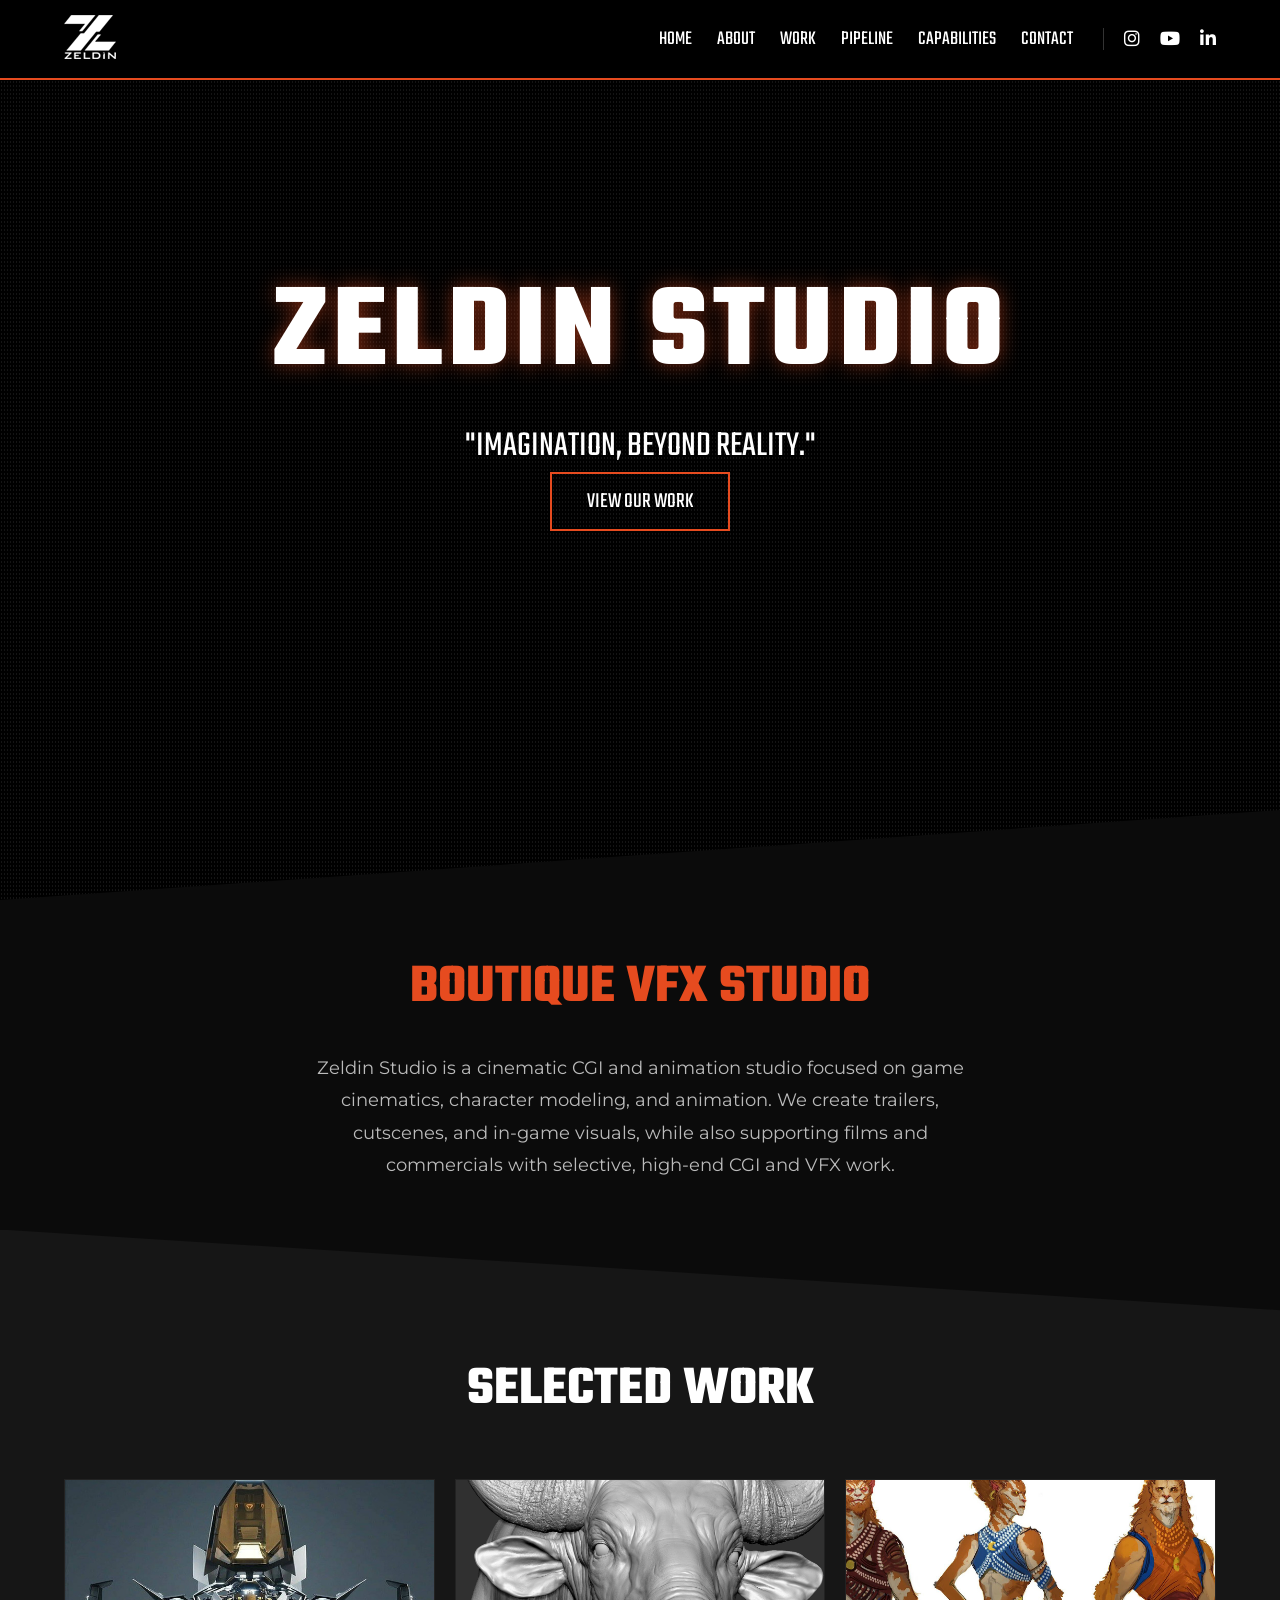
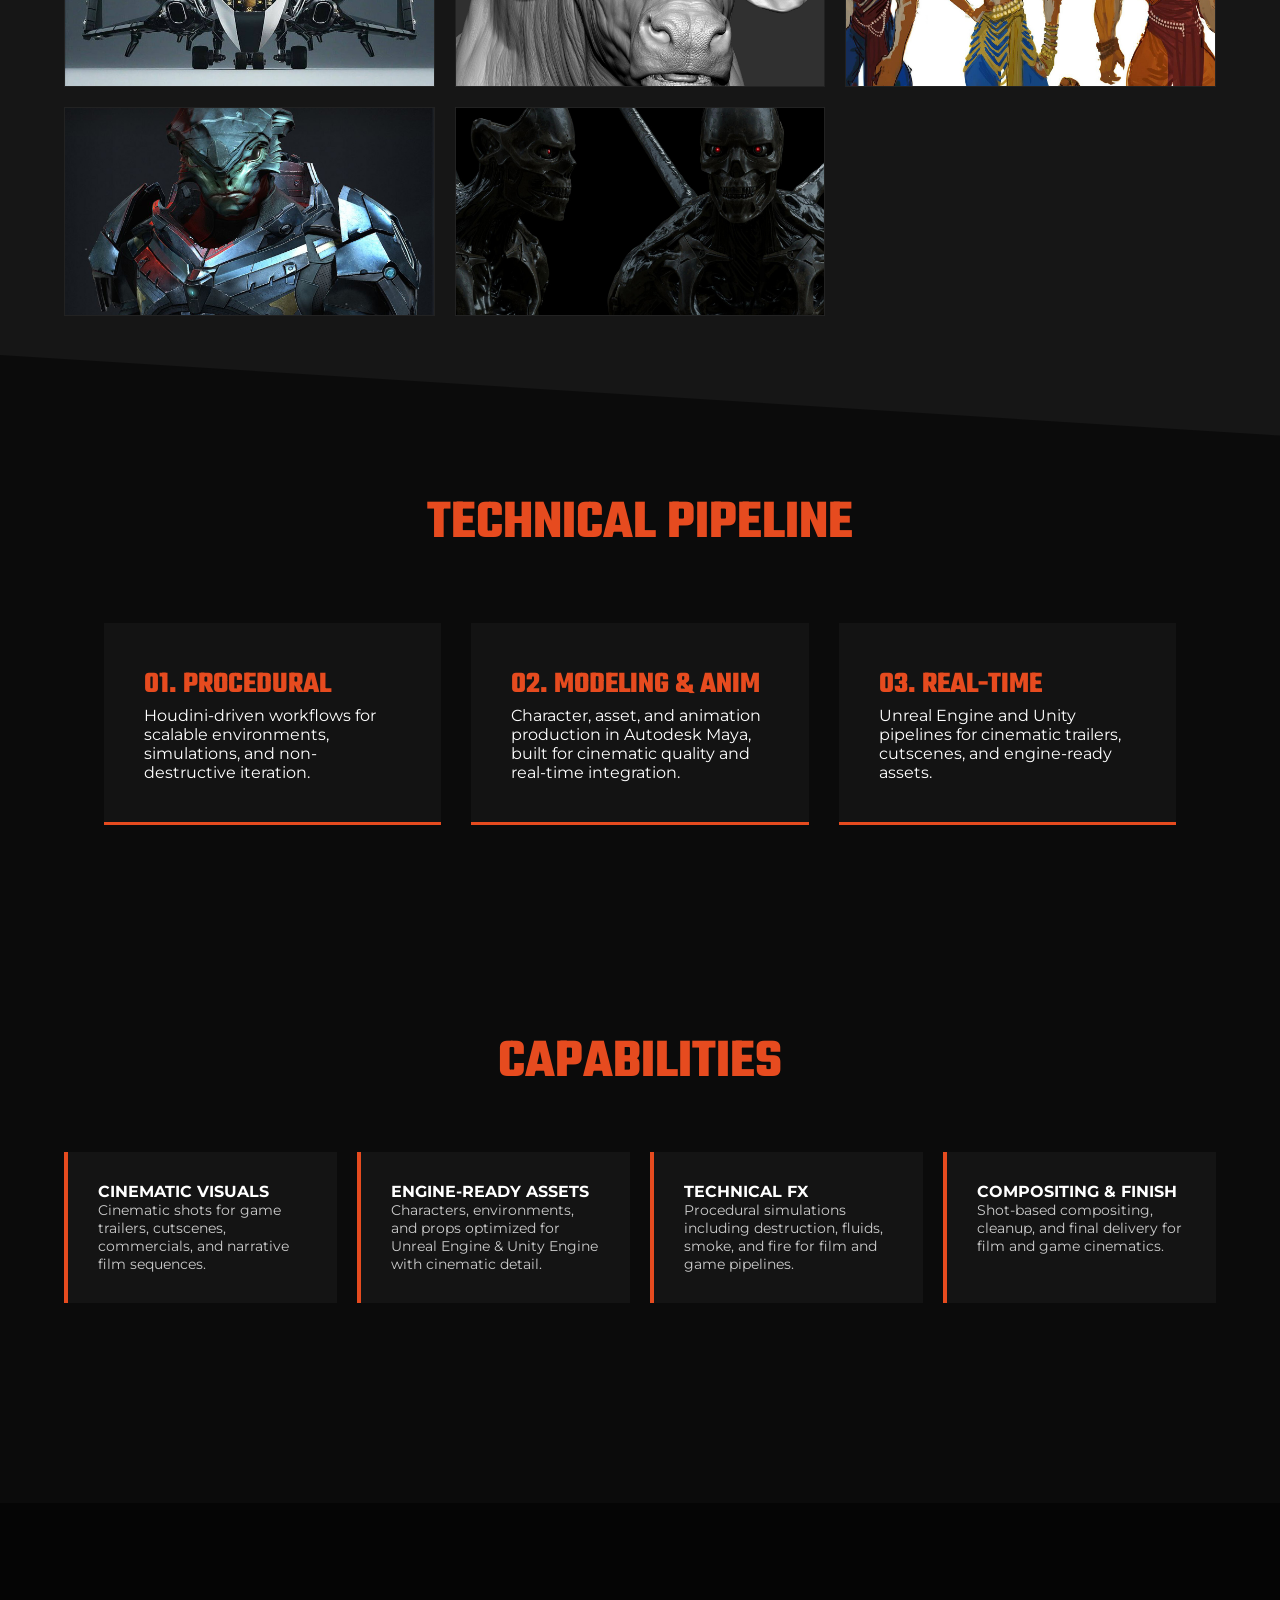
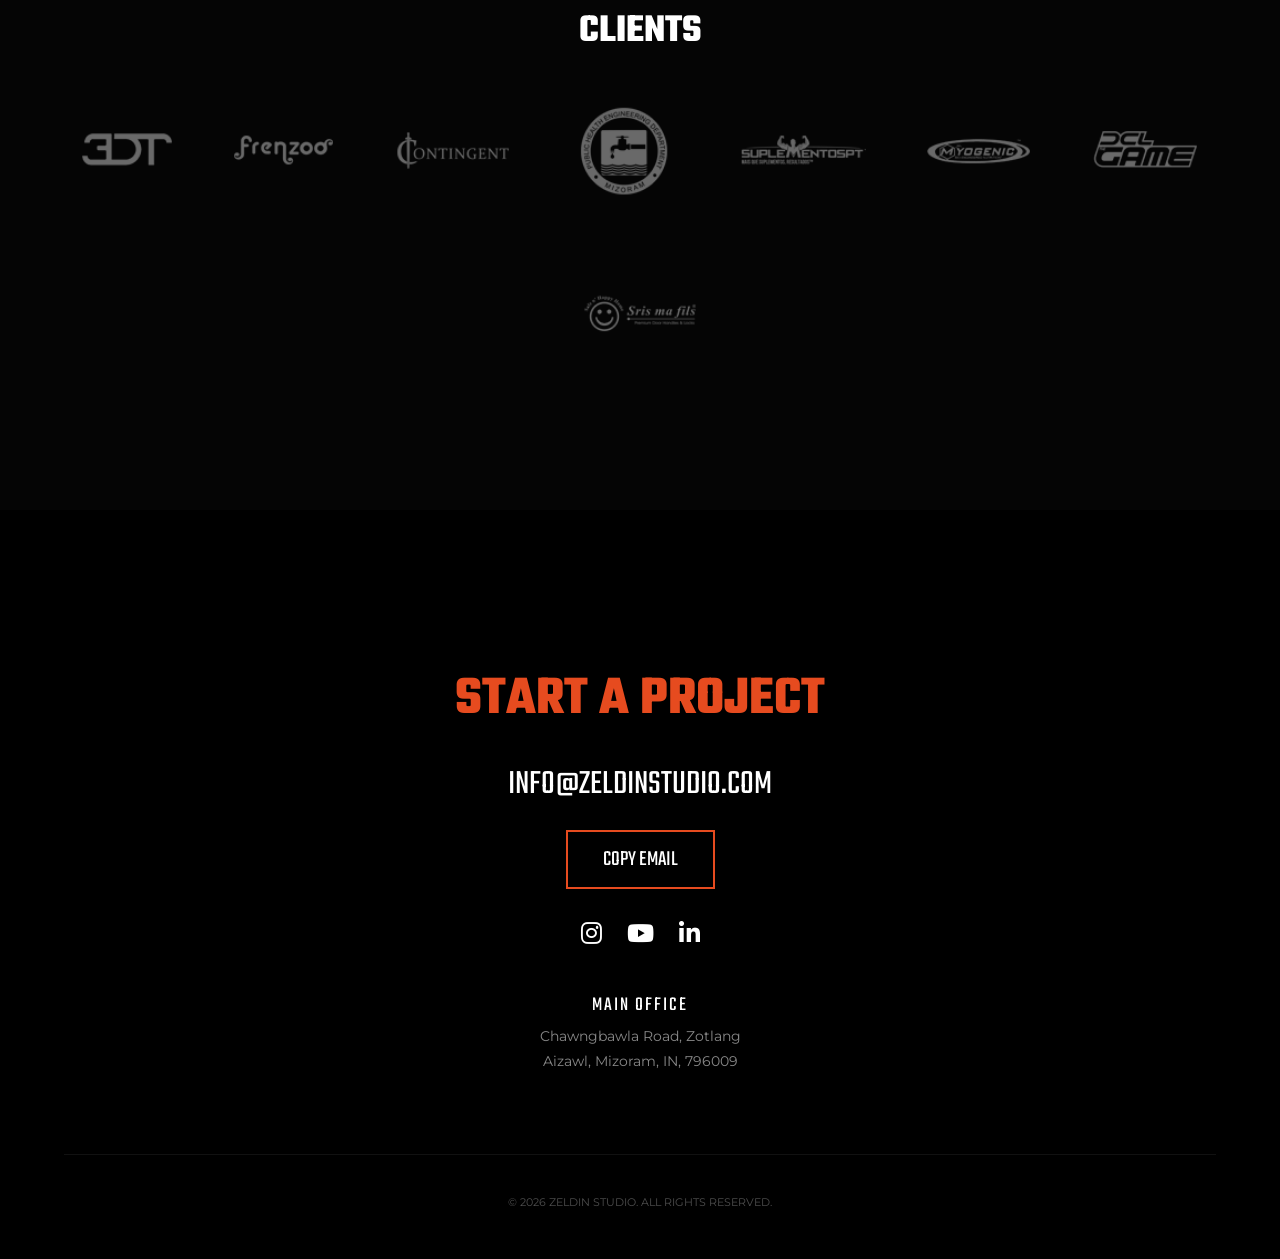
==== index.html @ e445587c "Update index.html" ====
<!DOCTYPE html>
<html lang="en">
<head>
    <meta charset="UTF-8">
    <meta name="viewport" content="width=device-width, initial-scale=1.0">
    
    <title>Zeldin Studio | Cinematic VFX for Film & Games</title>
    <link rel="icon" type="image/png" href="img/data/favicon.png">
    <link href="https://fonts.googleapis.com/css2?family=Teko:wght@400;600&family=Montserrat:wght@400;700&display=swap" rel="stylesheet">
    <link rel="stylesheet" href="https://cdnjs.cloudflare.com/ajax/libs/font-awesome/6.4.0/css/all.min.css">
    
    <link rel="stylesheet" href="css/style.css">
</head>
<body>

    <button id="backToTop" onclick="window.scrollTo(0,0)"><i class="fas fa-chevron-up"></i></button>

    <header>
        <div class="logo"><img src="img/data/logo.png" alt="Zeldin Studio" onclick="window.scrollTo(0,0)"></div>
        <div class="nav-container">
            <nav id="navBar">
                <ul>
                    <li><a href="#home" onclick="toggleMenu()">Home</a></li>
                    <li><a href="#about" onclick="toggleMenu()">About</a></li>
                    <li><a href="#work" onclick="toggleMenu()">Work</a></li>
                    <li><a href="#pipeline" onclick="toggleMenu()">Pipeline</a></li>
                    <li><a href="#capabilities" onclick="toggleMenu()">Capabilities</a></li>
                    <li><a href="#contact" onclick="toggleMenu()">Contact</a></li>
                </ul>
            </nav>
            <div class="header-socials">
                <a href="https://www.instagram.com/zeldin_studio/" target="_blank"><i class="fab fa-instagram"></i></a>
                <a href="https://www.youtube.com/@zeldinstudio" target="_blank"><i class="fab fa-youtube"></i></a>
                <a href="#" target="_blank"><i class="fab fa-linkedin-in"></i></a>
            </div>
            <div class="menu-toggle" onclick="toggleMenu()"><i class="fas fa-bars"></i></div>
        </div>
    </header>

    <section class="hero slant-down-right" id="home">
        <video autoplay muted loop playsinline><source src="img/data/bg.mp4" type="video/mp4"></video>
        <div class="hero-content">
            <h1>ZELDIN STUDIO</h1>
            <p>"IMAGINATION, BEYOND REALITY."</p>
            <a href="#work" class="btn">View Our Work</a>
        </div>
    </section>

    <section id="about" class="slant-up-right">
        <div class="about-content">
            <h2>BOUTIQUE VFX STUDIO</h2>
            <p>Zeldin Studio is a cinematic CGI and animation studio focused on game cinematics, character modeling, and animation. We create trailers, cutscenes, and in-game visuals, while also supporting films and commercials with selective, high-end CGI and VFX work.</p>
        </div>
    </section>

    <section id="work" class="slant-down-left work-bg">
        <h2>SELECTED WORK</h2>
        <div class="portfolio-grid">
            <div class="portfolio-item" data-video-id="1055938592" onclick="openVideo(this)">
                <img src="img/work/portfolio_1.jpg" alt="Work">
                <div class="item-overlay"><i class="fas fa-play"></i><span>PLAY VIDEO</span></div>
            </div>
            <div class="portfolio-item" data-image-src="img/work/portfolio_4.jpg" onclick="openImage(this)">
                <img src="img/work/portfolio_4.jpg" alt="Asset">
                <div class="item-overlay"><i class="fas fa-search-plus"></i><span>VIEW IMAGE</span></div>
            </div>
            <div class="portfolio-item" data-image-src="img/work/portfolio_5.jpg" onclick="openImage(this)">
                <img src="img/work/portfolio_5.jpg" alt="Asset">
                <div class="item-overlay"><i class="fas fa-search-plus"></i><span>VIEW IMAGE</span></div>
            </div>
            <div class="portfolio-item" data-image-src="img/work/portfolio_6.jpg" onclick="openImage(this)">
                <img src="img/work/portfolio_6.jpg" alt="Asset">
                <div class="item-overlay"><i class="fas fa-search-plus"></i><span>VIEW IMAGE</span></div>
            </div>
            <div class="portfolio-item" data-image-src="img/work/portfolio_7.jpg" onclick="openImage(this)">
                <img src="img/work/portfolio_7.jpg" alt="Asset">
                <div class="item-overlay"><i class="fas fa-search-plus"></i><span>VIEW IMAGE</span></div>
            </div>
        </div>
    </section>

    <section id="pipeline" class="slant-up-right">
        <h2>TECHNICAL PIPELINE</h2>
        <div class="services-grid">
            <div class="service-card"><h3>01. PROCEDURAL</h3><p>Houdini-driven workflows for scalable environments, simulations, and non-destructive iteration.</p></div>
            <div class="service-card"><h3>02. MODELING & ANIM</h3><p>Character, asset, and animation production in Autodesk Maya, built for cinematic quality and real-time integration.</p></div>
            <div class="service-card"><h3>03. REAL-TIME</h3><p>Unreal Engine and Unity pipelines for cinematic trailers, cutscenes, and engine-ready assets.</p></div>
        </div>
    </section>

    <section id="capabilities" class="slant-down-left">
        <h2>CAPABILITIES</h2>
        <div class="cap-grid">
            <div class="cap-card"><h4>CINEMATIC VISUALS</h4><p>Cinematic shots for game trailers, cutscenes, commercials, and narrative film sequences.</p></div>
            <div class="cap-card"><h4>ENGINE-READY ASSETS</h4><p>Characters, environments, and props optimized for Unreal Engine & Unity Engine with cinematic detail.</p></div>
            <div class="cap-card"><h4>TECHNICAL FX</h4><p>Procedural simulations including destruction, fluids, smoke, and fire for film and game pipelines.</p></div>
            <div class="cap-card"><h4>COMPOSITING & FINISH</h4><p>Shot-based compositing, cleanup, and final delivery for film and game cinematics.</p></div>
        </div>
    </section>

    <section id="clients">
        <h2 class="client-title">CLIENTS</h2>
        <div class="client-track">
            <img src="img/client/logo-1.png" alt="Client Logo">
            <img src="img/client/logo-2.png" alt="Client Logo">
            <img src="img/client/logo-3.png" alt="Client Logo">
            <img src="img/client/logo-4.png" alt="Client Logo">
            <img src="img/client/logo-5.png" alt="Client Logo">
            <img src="img/client/logo-6.png" alt="Client Logo">
            <img src="img/client/logo-7.png" alt="Client Logo">
            <img src="img/client/logo-8.png" alt="Client Logo">
        </div>
    </section>

    <section id="contact">
        <h2 class="contact-title">START A PROJECT</h2>
        <p class="email-text">INFO@ZELDINSTUDIO.COM</p>
        <button class="btn" onclick="copyEmail()">Copy Email</button>
        
        <div class="contact-socials">
            <a href="https://www.instagram.com/zeldin_studio/" target="_blank"><i class="fab fa-instagram"></i></a>
            <a href="https://www.youtube.com/@zeldinstudio" target="_blank"><i class="fab fa-youtube"></i></a>
            <a href="#" target="_blank"><i class="fab fa-linkedin-in"></i></a>
        </div>

        <div class="contact-details">
            <p class="office-label">Main Office</p>
            <p>Chawngbawla Road, Zotlang</p>
            <p>Aizawl, Mizoram, IN, 796009</p>
        </div>

        <footer>
            <p>&copy; 2026 ZELDIN STUDIO. ALL RIGHTS RESERVED.</p>
        </footer>
    </section>

    <div id="videoModal">
        <div class="modal-content-wrapper">
            <span class="close-modal" onclick="closeVideo()">&times;</span>
            <div class="modal-content-container">
                <div class="vimeo-container"><iframe id="vimeoPlayer" src="" frameborder="0" allow="autoplay; fullscreen"></iframe></div>
            </div>
        </div>
    </div>

    <script src="js/script.js"></script>
</body>
</html>
---- css/style.css ----
:root { 
    --accent: #e64b1f; 
    --bg: #0b0b0b; 
    --bg-alt: #161616; 
}

* { margin: 0; padding: 0; box-sizing: border-box; }
html { scroll-behavior: smooth; }
body { font-family: 'Montserrat', sans-serif; background: var(--bg); color: #fff; overflow-x: hidden; }

/* HEADER */
header {
    position: fixed; top: 0; width: 100%; z-index: 1000;
    display: flex; justify-content: space-between; align-items: center;
    padding: 15px 5%; background: rgba(0,0,0,0.95);
    backdrop-filter: blur(15px); border-bottom: 2px solid var(--accent);
}
.nav-container { display: flex; align-items: center; gap: 30px; }
nav ul { list-style: none; display: flex; gap: 25px; }
nav a { text-decoration: none; color: #fff; font-family: 'Teko', sans-serif; font-size: 20px; text-transform: uppercase; transition: 0.3s; }
nav a:hover { color: var(--accent); }

/* SOCIAL GLOW */
.header-socials { display: flex; gap: 20px; border-left: 1px solid #333; padding-left: 20px; align-items: center; }
.header-socials a { color: #fff; font-size: 18px; transition: all 0.3s ease; }
.header-socials a:hover { color: var(--accent); transform: translateY(-3px); text-shadow: 0 0 10px var(--accent), 0 0 20px var(--accent); }
.menu-toggle { display: none; font-size: 25px; cursor: pointer; color: var(--accent); margin-left: 20px; }

/* SLANTS */
.slant-down-right { clip-path: polygon(0 0, 100% 0, 100% 90%, 0 100%); padding-bottom: 120px; }
.slant-up-right { clip-path: polygon(0 10%, 100% 0, 100% 100%, 0 90%); padding-top: 120px; padding-bottom: 120px; margin-top: -8vh; }
.slant-down-left { clip-path: polygon(0 0, 100% 10%, 100% 100%, 0 90%); padding-top: 120px; padding-bottom: 120px; margin-top: -8vh; }

/* HERO */
.hero { position: relative; height: 100vh; display: flex; align-items: center; justify-content: center; text-align: center; overflow: hidden; background: #000; z-index: 6; }
.hero video { position: absolute; top: 50%; left: 50%; min-width: 100%; min-height: 100%; transform: translate(-50%, -50%); object-fit: cover; z-index: -2; filter: brightness(0.4); }
.hero::after { 
    content: ""; position: absolute; inset: 0; z-index: -1; 
    background-image: radial-gradient(rgba(255, 255, 255, 0.08) 1px, transparent 0); 
    background-size: 3px 4px; pointer-events: none; 
}
.hero h1 { font-family: 'Teko', sans-serif; font-size: clamp(50px, 10vw, 120px); text-shadow: 0 0 20px rgba(230, 75, 31, 0.5); letter-spacing: 5px;}
.hero p { font-family: 'Teko'; font-size: 36px; }

/* ABOUT */
.about-content { max-width: 800px; margin: 0 auto; text-align: center; padding: 0 5%; }
#about h2 { font-family: 'Teko'; font-size: 55px; color: var(--accent); }
#about p { font-size: 18px; line-height: 1.8; color: #bbb; margin-top: 25px; }

/* WORK */
.work-bg { background: var(--bg-alt); text-align:center; }
#work h2 { font-family: 'Teko'; font-size: 55px; }
.portfolio-grid { display: grid; grid-template-columns: repeat(auto-fill, minmax(350px, 1fr)); gap: 20px; margin-top: 50px; padding: 0 5%; }
.portfolio-item { position: relative; cursor: pointer; overflow: hidden; border: 1px solid #222; aspect-ratio: 16/9; }
.portfolio-item img { width: 100%; height: 100%; object-fit: cover; transition: 0.6s; }
.item-overlay { position: absolute; inset: 0; background: rgba(230, 75, 31, 0.8); display: flex; flex-direction: column; align-items: center; justify-content: center; opacity: 0; transition: 0.3s; }
.portfolio-item:hover .item-overlay { opacity: 1; }

/* PIPELINE */
#pipeline h2 { font-family: 'Teko'; font-size: 55px; color: var(--accent); text-align:center; }
.services-grid { display: grid; grid-template-columns: repeat(auto-fit, minmax(280px, 1fr)); gap: 30px; max-width: 1200px; margin: 60px auto 0; padding: 0 5%; }
.service-card { padding: 40px; background: rgba(255,255,255,0.03); border-bottom: 3px solid var(--accent); transition: 0.3s; text-align: left; }
.service-card h3 { font-family: 'Teko', sans-serif; font-size: 30px; color: var(--accent); }

/* CAPABILITIES */
#capabilities {
    position: relative;
    background-image: linear-gradient(rgba(0, 0, 0, 0.85), rgba(0, 0, 0, 0.85)), url('../img/data/capabilities-bg.jpg');
    background-attachment: fixed; background-position: center; background-size: cover; padding: 150px 5%;
}
#capabilities h2 { font-family: 'Teko'; font-size: 55px; color: var(--accent); text-align:center; }
.cap-grid { display: grid; grid-template-columns: repeat(auto-fit, minmax(250px, 1fr)); gap: 20px; max-width: 1200px; margin: 50px auto; }
.cap-card { background: rgba(22, 22, 22, 0.9); padding: 30px; border-left: 4px solid var(--accent); backdrop-filter: blur(5px); }
.cap-card p { font-size:14px; color:#ccc; }

/* CLIENTS */
#clients { text-align:center; padding: 100px 5% 150px; background: #050505; }
.client-title { font-family: 'Teko'; font-size: 40px; }
.client-track { display: flex; flex-wrap: wrap; justify-content: center; gap: 60px; margin-top: 40px; }
.client-track img { height: 100px; width: auto; opacity: 0.4; filter: grayscale(1); transition: 0.3s; }
.client-track img:hover { opacity: 1; filter: grayscale(0); }

/* CONTACT */
#contact { background:#000; padding: 150px 5% 50px; text-align:center; }
.contact-title { font-family: 'Teko'; font-size: 55px; color: var(--accent); }
.email-text { font-family: 'Teko'; font-size: 35px; margin: 20px 0; }
.contact-details { margin-top: 40px; color: #888; font-size: 14px; line-height: 1.8; }
.office-label { text-transform: uppercase; letter-spacing: 2px; color: #fff; font-family: 'Teko'; font-size: 20px; }
.contact-socials { display: flex; justify-content: center; gap: 25px; margin: 30px 0; }
.contact-socials a { color: #fff; font-size: 24px; transition: 0.3s; }
.contact-socials a:hover { color: var(--accent); transform: scale(1.2); }
footer { margin-top: 80px; padding-top: 40px; border-top: 1px solid #111; }
footer p { font-size:11px; opacity:0.3; }

/* UI ELEMENTS */
.btn { padding: 12px 35px; border: 2px solid var(--accent); color: #fff; text-decoration: none; font-family: 'Teko', sans-serif; font-size: 22px; text-transform: uppercase; background: transparent; cursor: pointer; transition: 0.3s; display: inline-block; }
.btn:hover { background: var(--accent); box-shadow: 0 0 20px var(--accent); }
#backToTop { position: fixed; bottom: 30px; right: 30px; width: 50px; height: 50px; background: var(--accent); color: #fff; border: none; border-radius: 5px; cursor: pointer; display: none; z-index: 2000; transition: 0.3s; }

/* MODAL */
#videoModal { position: fixed; inset: 0; background: rgba(0,0,0,0.98); z-index: 3000; display: none; align-items: center; justify-content: center; }
.modal-content-wrapper { width: 90%; max-width: 1200px; position: relative; }
.close-modal { position: absolute; top: -50px; right: 0; font-size: 40px; color: #fff; cursor: pointer; }
.vimeo-container { padding:56.25% 0 0 0; position:relative; }
.vimeo-container iframe { position:absolute; top:0; left:0; width:100%; height:100%; }

/* MOBILE */
/* MOBILE FIXES */
@media (max-width: 768px) {
    .menu-toggle { display: block; }

    nav { 
        display: none; 
        flex-direction: column; 
        position: fixed; /* Changed to fixed so it covers the screen properly */
        top: 60px; /* Adjust this to match your header's actual height */
        left: 0; 
        width: 100%; 
        /* The height fix: 100% of the dynamic viewport minus the header height */
        height: calc(100dvh - 60px); 
        background: rgba(0, 0, 0, 0.98); 
        padding: 40px 30px; 
        overflow-y: auto; /* Makes the menu scrollable if items are cut off */
        z-index: 999;
    }

    nav.active { 
        display: flex; 
        justify-content: flex-start; /* Aligns links to top for better scrolling */
    }

    nav ul {
        flex-direction: column;
        gap: 35px; /* Spaced out for easier finger-tapping */
        align-items: center;
    }

    /* DROPDOWN FIX FOR MOBILE */
    .dropdown {
        position: static; /* Removes desktop positioning */
        text-align: center;
    }

    .dropdown-content {
        display: none; /* Hidden by default */
        position: static;
        background: transparent;
        padding-top: 15px;
    }

    /* Show dropdown when parent is clicked (requires a small JS toggle) */
    .dropdown.show-mobile .dropdown-content {
        display: block;
    }

    .slant-down-right, .slant-up-right, .slant-down-left { 
        clip-path: none !important; 
        margin-top: 0 !important; 
        padding: 60px 5% !important; 
    }

    #capabilities { background-attachment: scroll; }
}
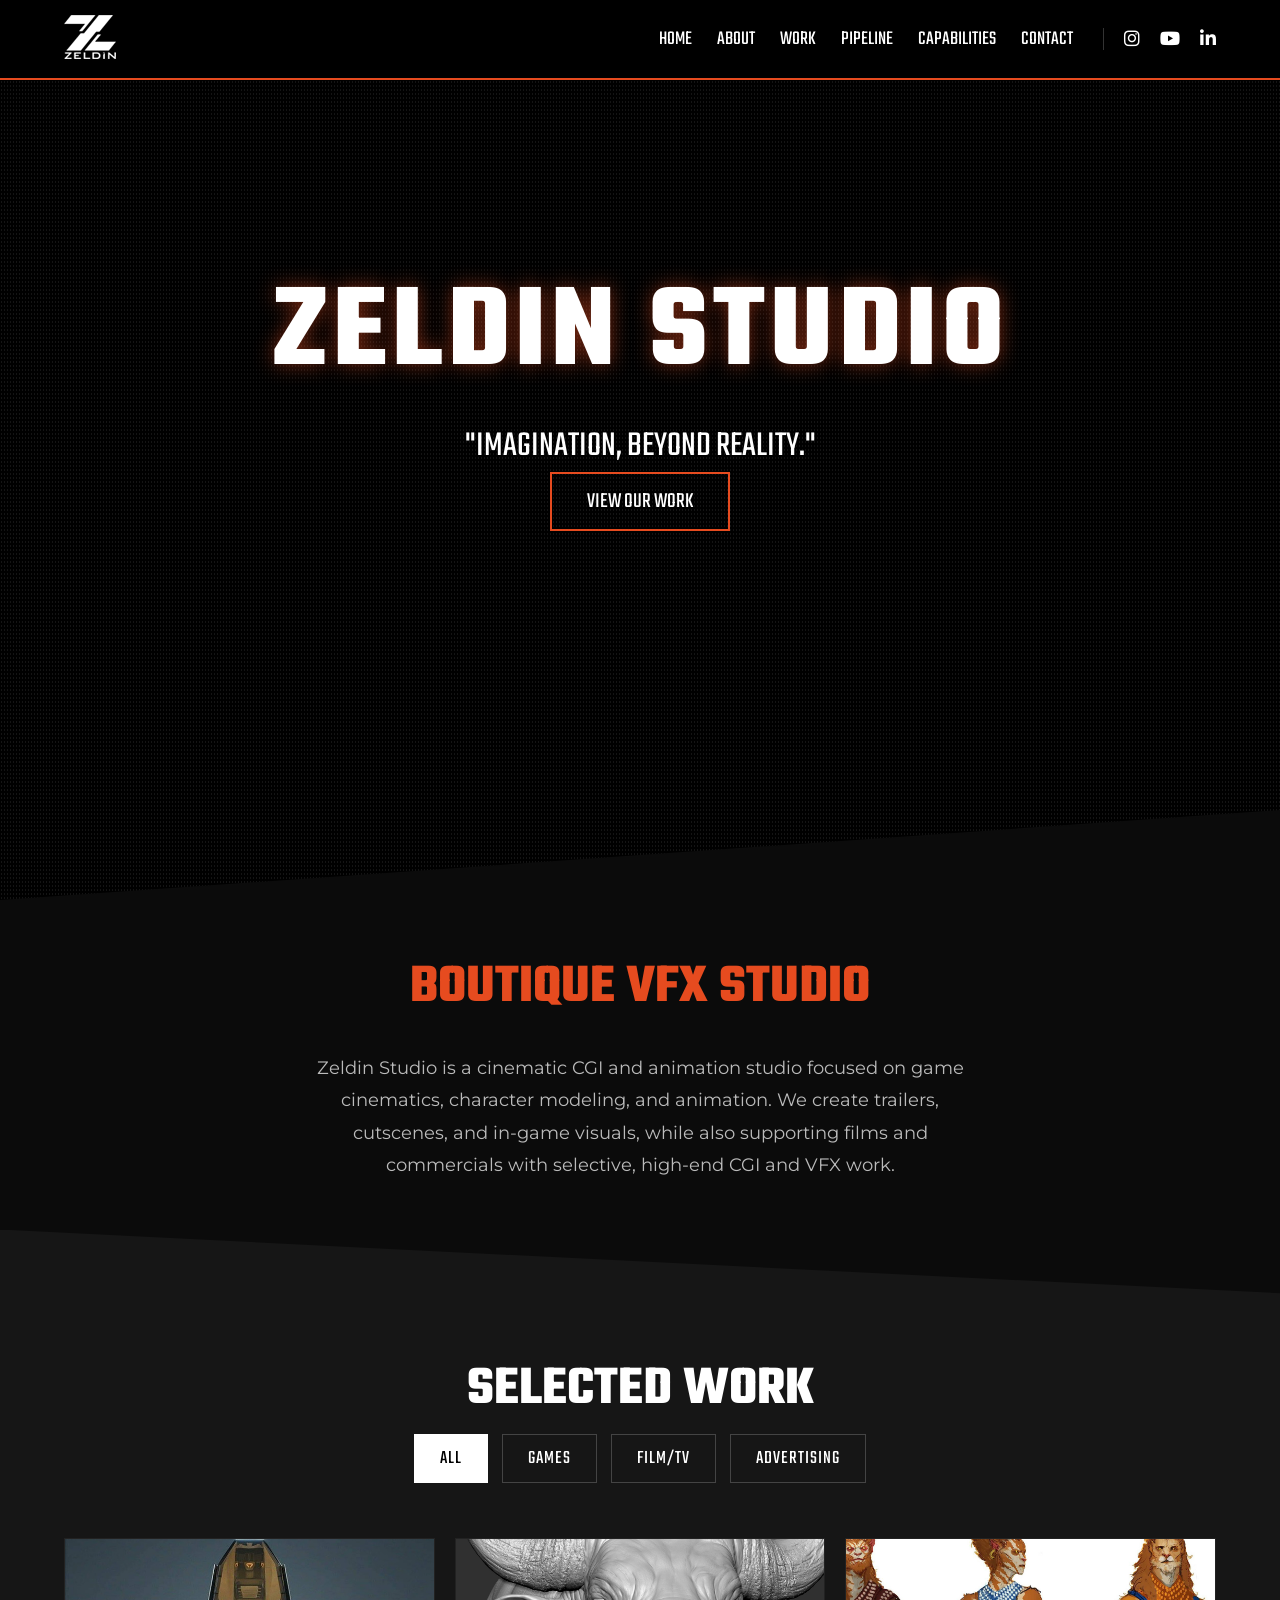
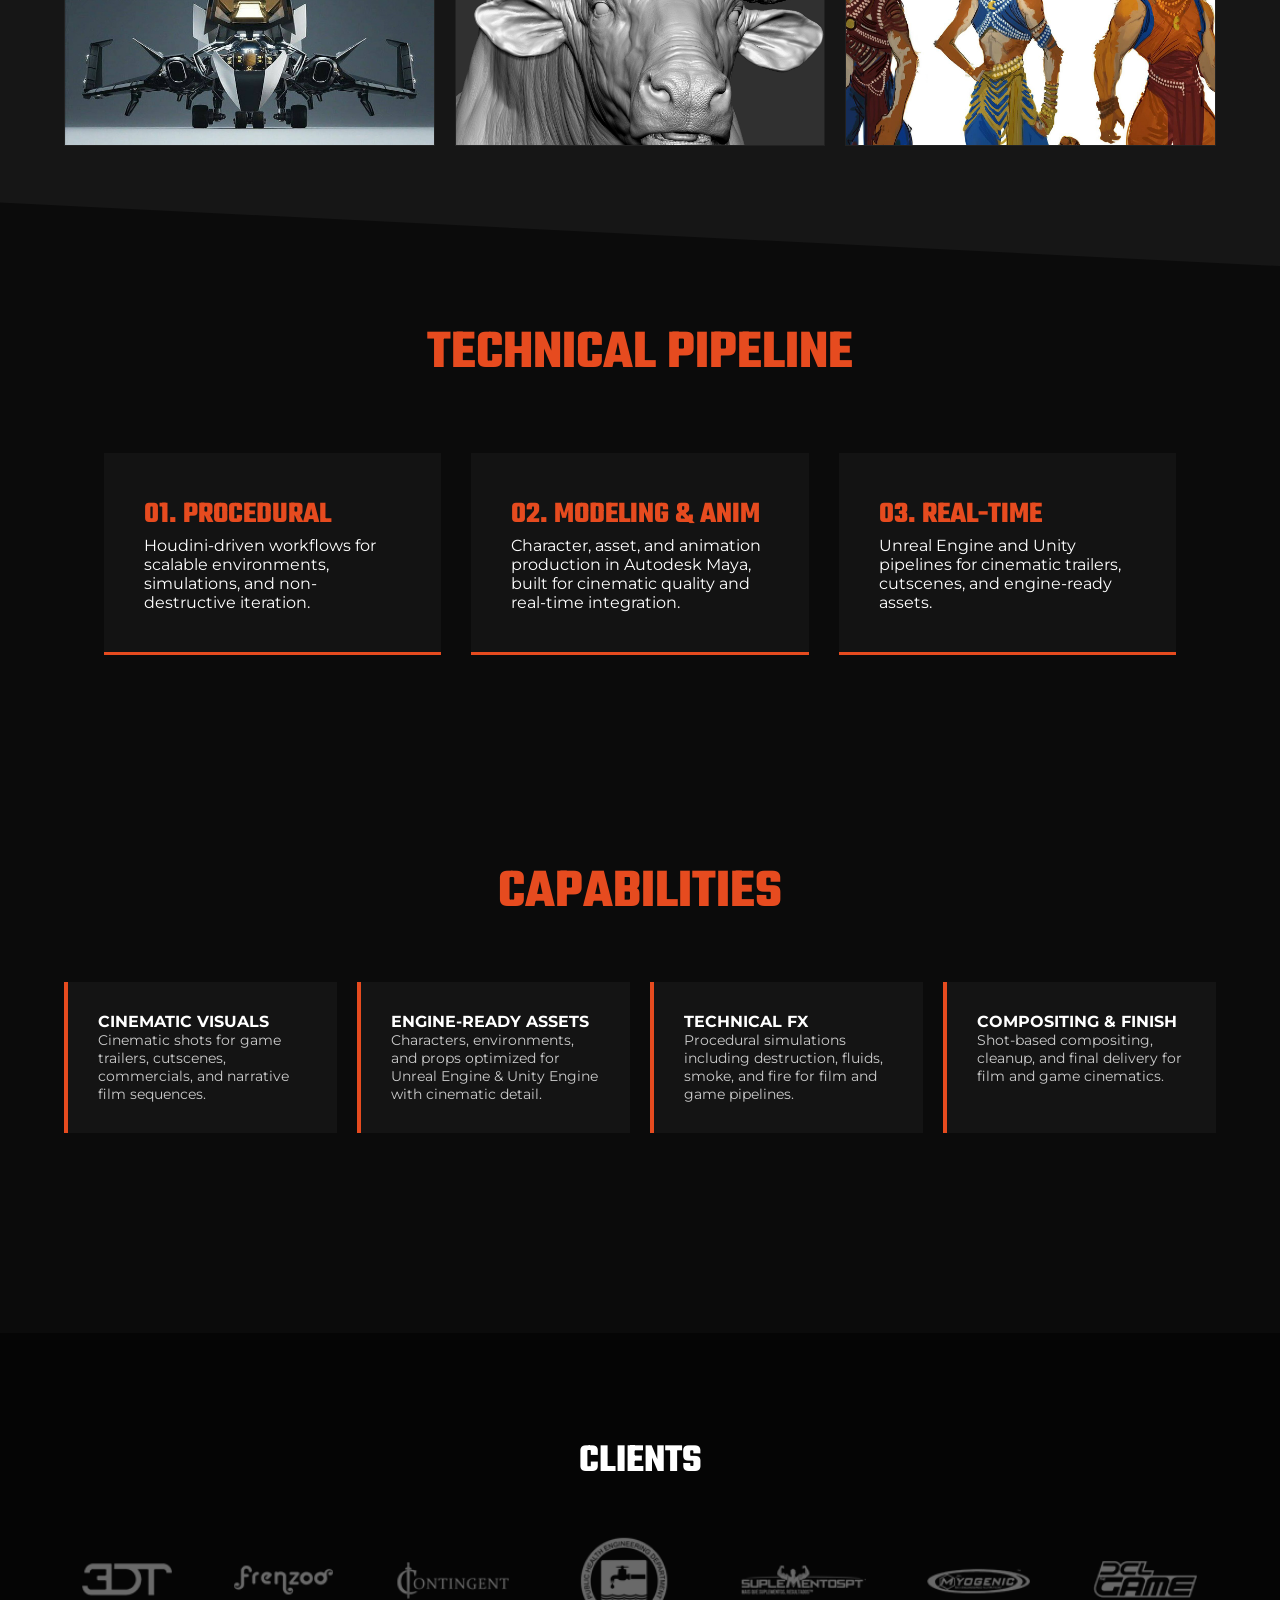
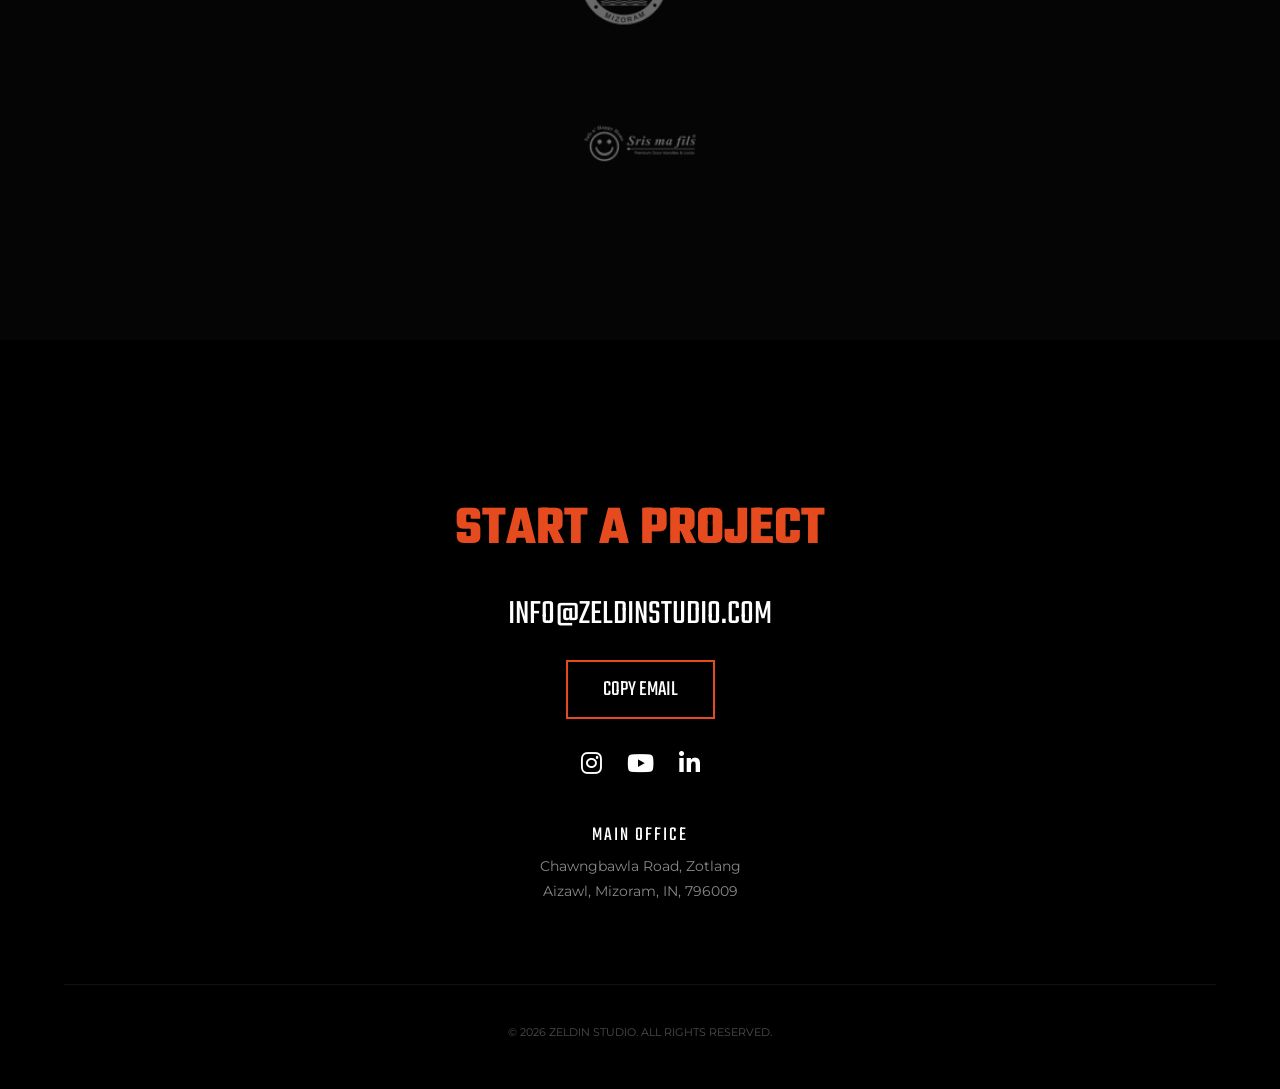
==== commit e1be6a25: "update" ====
--- a/index.html
+++ b/index.html
@@ -54,30 +54,33 @@
     </section>
 
     <section id="work" class="slant-down-left work-bg">
-        <h2>SELECTED WORK</h2>
-        <div class="portfolio-grid">
-            <div class="portfolio-item" data-video-id="1055938592" onclick="openVideo(this)">
-                <img src="img/work/portfolio_1.jpg" alt="Work">
-                <div class="item-overlay"><i class="fas fa-play"></i><span>PLAY VIDEO</span></div>
-            </div>
-            <div class="portfolio-item" data-image-src="img/work/portfolio_4.jpg" onclick="openImage(this)">
-                <img src="img/work/portfolio_4.jpg" alt="Asset">
-                <div class="item-overlay"><i class="fas fa-search-plus"></i><span>VIEW IMAGE</span></div>
-            </div>
-            <div class="portfolio-item" data-image-src="img/work/portfolio_5.jpg" onclick="openImage(this)">
-                <img src="img/work/portfolio_5.jpg" alt="Asset">
-                <div class="item-overlay"><i class="fas fa-search-plus"></i><span>VIEW IMAGE</span></div>
-            </div>
-            <div class="portfolio-item" data-image-src="img/work/portfolio_6.jpg" onclick="openImage(this)">
-                <img src="img/work/portfolio_6.jpg" alt="Asset">
-                <div class="item-overlay"><i class="fas fa-search-plus"></i><span>VIEW IMAGE</span></div>
-            </div>
-            <div class="portfolio-item" data-image-src="img/work/portfolio_7.jpg" onclick="openImage(this)">
-                <img src="img/work/portfolio_7.jpg" alt="Asset">
-                <div class="item-overlay"><i class="fas fa-search-plus"></i><span>VIEW IMAGE</span></div>
-            </div>
+    <h2>SELECTED WORK</h2>
+
+    <div class="filter-container">
+        <button class="filter-btn active" onclick="filterSelection('all')">ALL</button>
+        <button class="filter-btn" onclick="filterSelection('games')">GAMES</button>
+        <button class="filter-btn" onclick="filterSelection('film')">FILM/TV</button>
+        <button class="filter-btn" onclick="filterSelection('ads')">ADVERTISING</button>
+    </div>
+
+    <div class="portfolio-grid">
+        <div class="portfolio-item games" data-category="games" data-video-id="1055938592" onclick="openVideo(this)">
+            <img src="img/work/portfolio_1.jpg" alt="Game Cinematic">
+            <div class="item-overlay"><i class="fas fa-play"></i><span>PLAY VIDEO</span></div>
         </div>
-    </section>
+
+        <div class="portfolio-item film" data-category="film" data-image-src="img/work/portfolio_4.jpg" onclick="openImage(this)">
+            <img src="img/work/portfolio_4.jpg" alt="Film Asset">
+            <div class="item-overlay"><i class="fas fa-search-plus"></i><span>VIEW IMAGE</span></div>
+        </div>
+
+        <div class="portfolio-item ads" data-category="ads" data-image-src="img/work/portfolio_5.jpg" onclick="openImage(this)">
+            <img src="img/work/portfolio_5.jpg" alt="Commercial Asset">
+            <div class="item-overlay"><i class="fas fa-search-plus"></i><span>VIEW IMAGE</span></div>
+        </div>
+        
+        </div>
+</section>
 
     <section id="pipeline" class="slant-up-right">
         <h2>TECHNICAL PIPELINE</h2>
--- a/css/style.css
+++ b/css/style.css
@@ -160,4 +160,49 @@
     }
 
     #capabilities { background-attachment: scroll; }
+}
+/* Filter Button Styling */
+.filter-container {
+    text-align: center;
+    margin-bottom: 40px;
+}
+
+.filter-btn {
+    background: transparent;
+    border: 1px solid #444;
+    color: #fff;
+    padding: 10px 25px;
+    margin: 5px;
+    cursor: pointer;
+    font-family: 'Teko', sans-serif;
+    font-size: 1.2rem;
+    letter-spacing: 1px;
+    transition: 0.3s ease;
+}
+
+.filter-btn:hover, .filter-btn.active {
+    background: #fff;
+    color: #000;
+    border-color: #fff;
+}
+
+/* Logic for Hiding/Showing */
+.portfolio-item {
+    display: block; /* Default state */
+    transition: transform 0.4s ease, opacity 0.4s ease;
+}
+
+.portfolio-item.hide {
+    display: none;
+    opacity: 0;
+}
+
+.portfolio-item.show {
+    display: block;
+    animation: fadeIn 0.5s ease forwards;
+}
+
+@keyframes fadeIn {
+    from { opacity: 0; transform: translateY(20px); }
+    to { opacity: 1; transform: translateY(0); }
 }
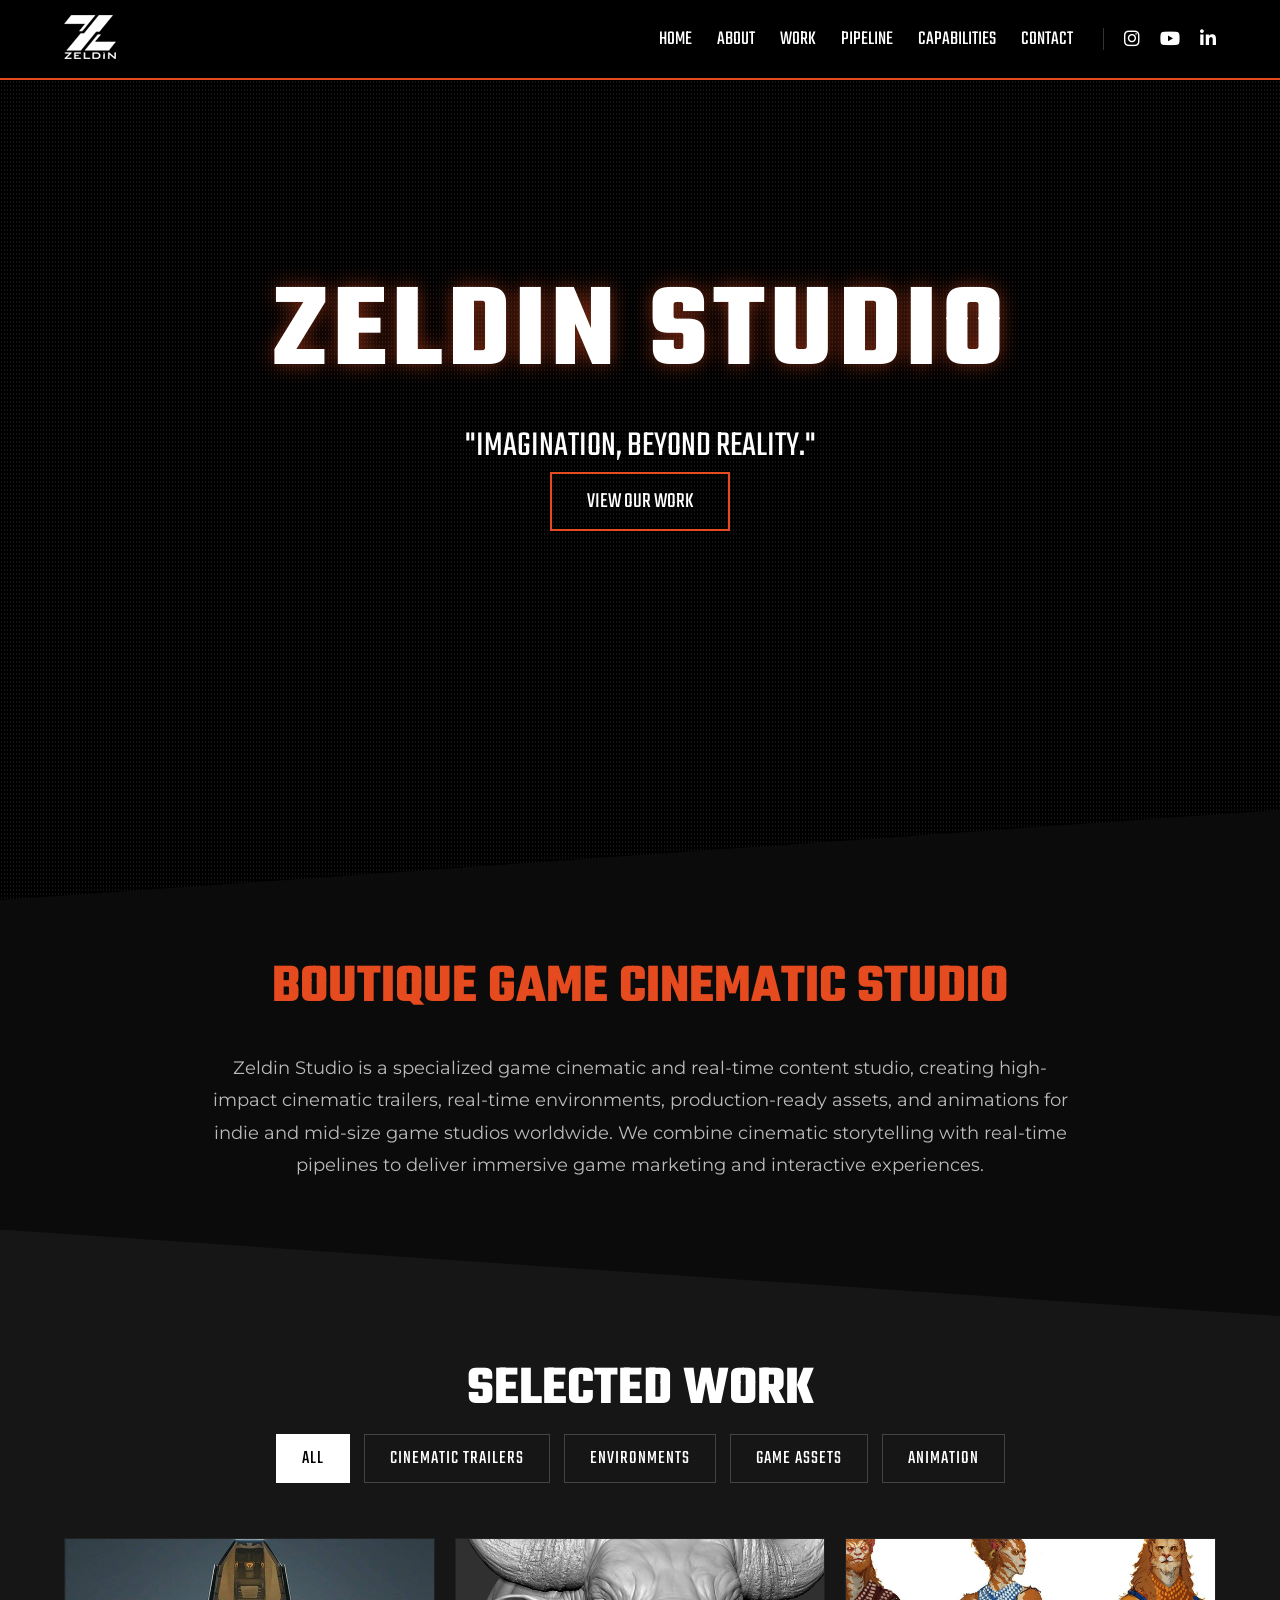
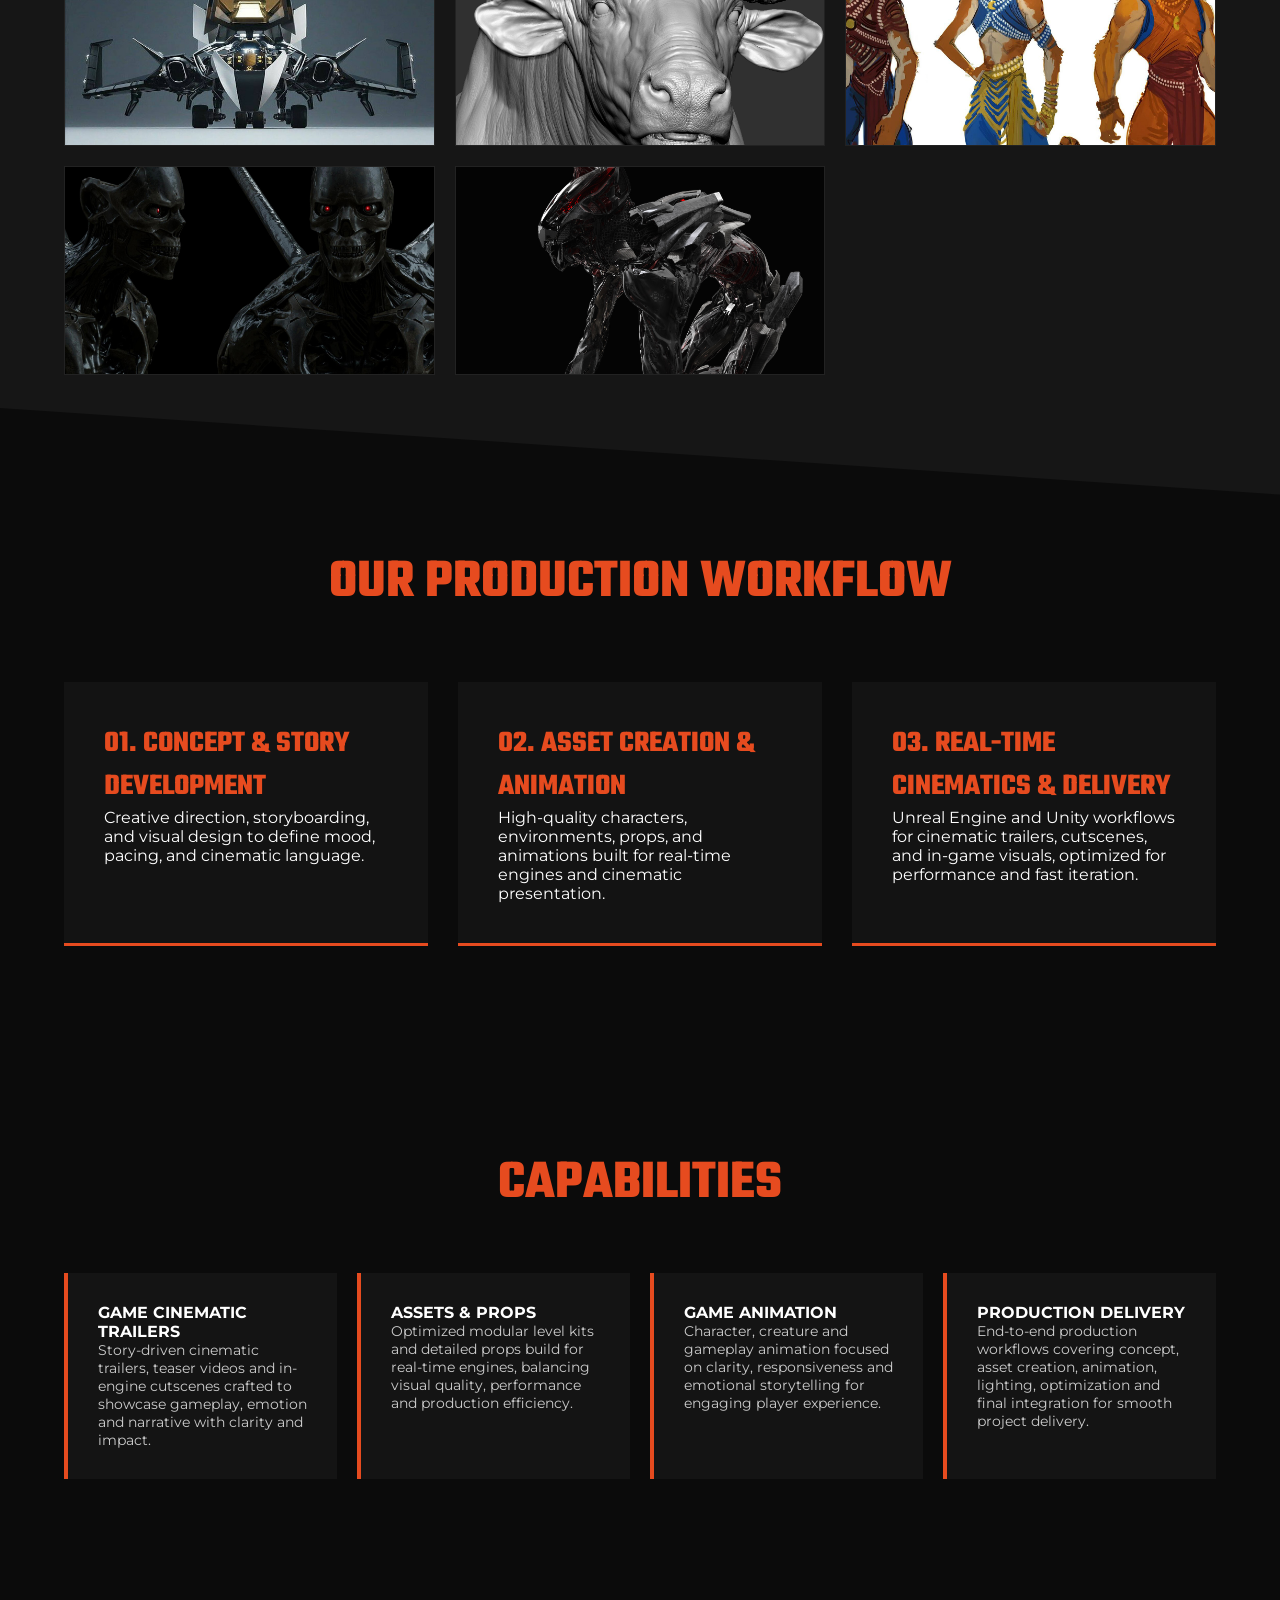
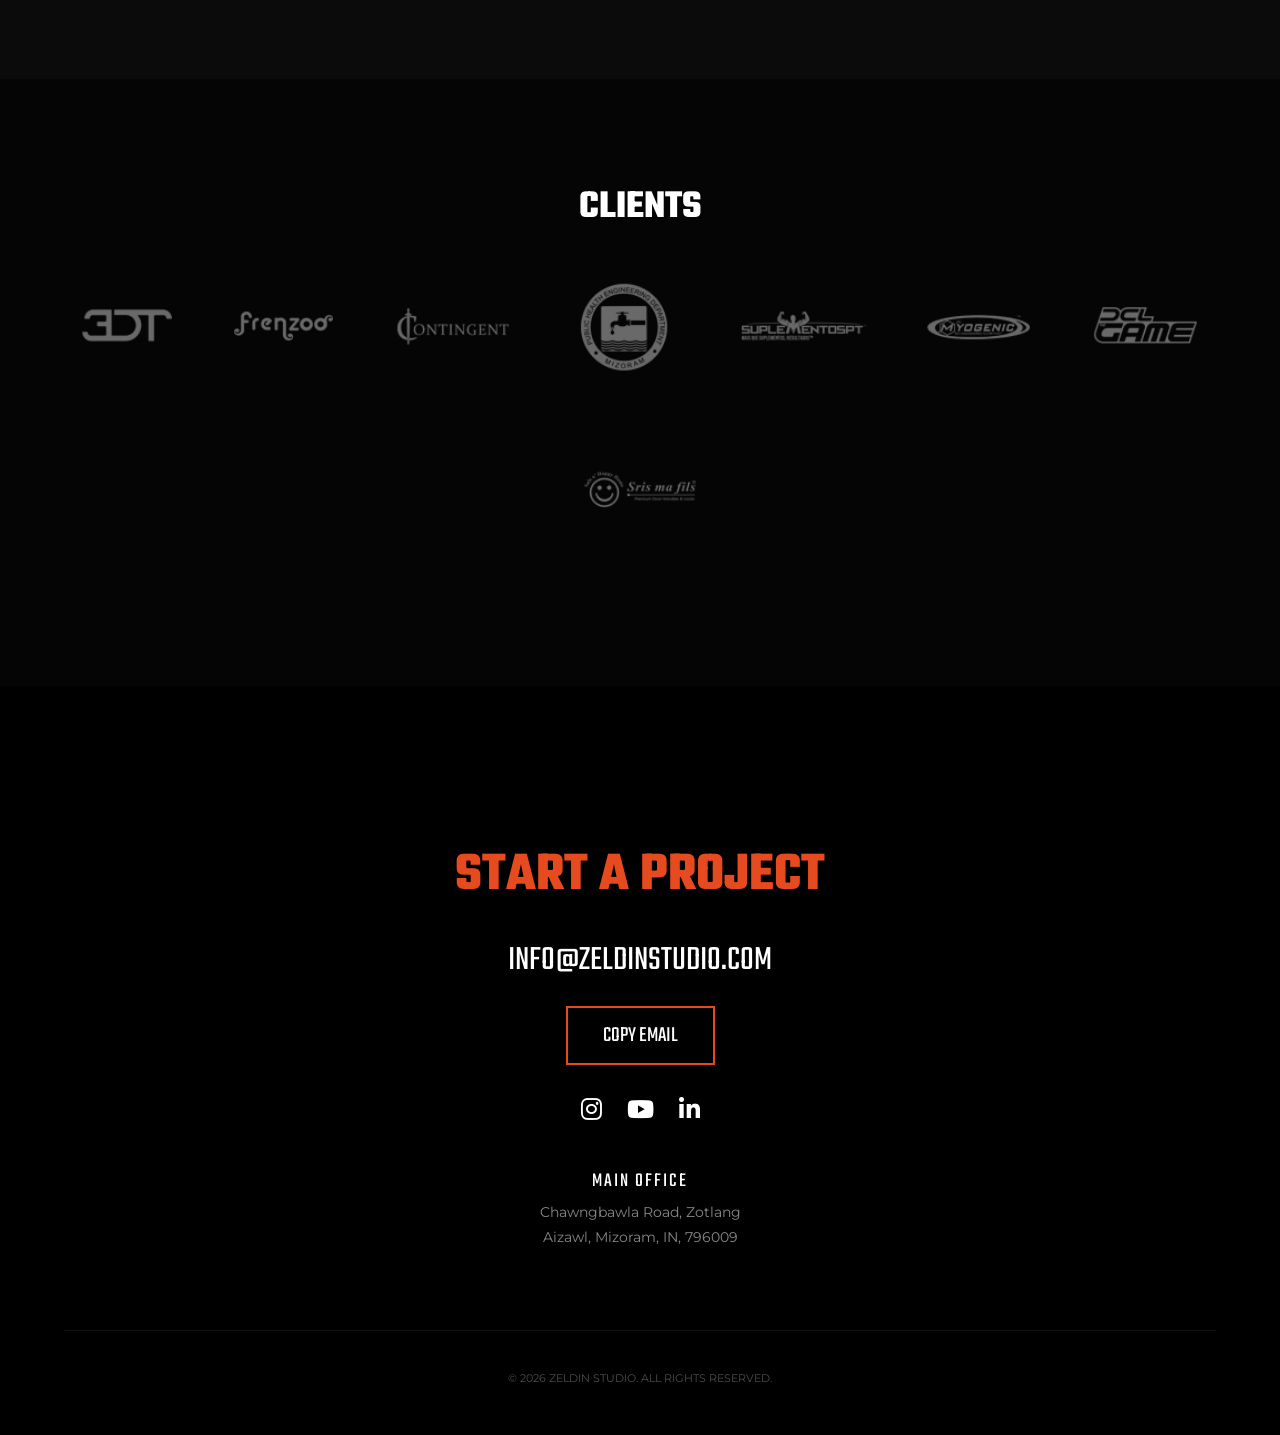
==== commit 164b39fb: "major update" ====
--- a/index.html
+++ b/index.html
@@ -48,8 +48,9 @@
 
     <section id="about" class="slant-up-right">
         <div class="about-content">
-            <h2>BOUTIQUE VFX STUDIO</h2>
-            <p>Zeldin Studio is a cinematic CGI and animation studio focused on game cinematics, character modeling, and animation. We create trailers, cutscenes, and in-game visuals, while also supporting films and commercials with selective, high-end CGI and VFX work.</p>
+            <h2>BOUTIQUE GAME CINEMATIC STUDIO</h2>
+            <p>Zeldin Studio is a specialized game cinematic and real-time content studio, creating high-impact cinematic trailers, real-time environments, production-ready assets, and animations for indie and mid-size game studios worldwide.
+               We combine cinematic storytelling with real-time pipelines to deliver immersive game marketing and interactive experiences.</p>
         </div>
     </section>
 
@@ -58,46 +59,57 @@
 
     <div class="filter-container">
         <button class="filter-btn active" onclick="filterSelection('all')">ALL</button>
-        <button class="filter-btn" onclick="filterSelection('games')">GAMES</button>
-        <button class="filter-btn" onclick="filterSelection('film')">FILM/TV</button>
-        <button class="filter-btn" onclick="filterSelection('ads')">ADVERTISING</button>
+        <button class="filter-btn" onclick="filterSelection('cinematic')">CINEMATIC TRAILERS</button>
+        <button class="filter-btn" onclick="filterSelection('environments')">ENVIRONMENTS</button>
+        <button class="filter-btn" onclick="filterSelection('assets')">GAME ASSETS</button>
+        <button class="filter-btn" onclick="filterSelection('anim')">ANIMATION</button>
     </div>
 
     <div class="portfolio-grid">
-        <div class="portfolio-item games" data-category="games" data-video-id="1055938592" onclick="openVideo(this)">
+        <div class="portfolio-item games" data-category="cinematic" data-video-id="1055938592" onclick="openVideo(this)">
             <img src="img/work/portfolio_1.jpg" alt="Game Cinematic">
             <div class="item-overlay"><i class="fas fa-play"></i><span>PLAY VIDEO</span></div>
         </div>
 
-        <div class="portfolio-item film" data-category="film" data-image-src="img/work/portfolio_4.jpg" onclick="openImage(this)">
+        <div class="portfolio-item film" data-category="environments" data-image-src="img/work/portfolio_4.jpg" onclick="openImage(this)">
             <img src="img/work/portfolio_4.jpg" alt="Film Asset">
             <div class="item-overlay"><i class="fas fa-search-plus"></i><span>VIEW IMAGE</span></div>
         </div>
 
-        <div class="portfolio-item ads" data-category="ads" data-image-src="img/work/portfolio_5.jpg" onclick="openImage(this)">
+        <div class="portfolio-item ads" data-category="assets" data-image-src="img/work/portfolio_5.jpg" onclick="openImage(this)">
             <img src="img/work/portfolio_5.jpg" alt="Commercial Asset">
             <div class="item-overlay"><i class="fas fa-search-plus"></i><span>VIEW IMAGE</span></div>
         </div>
         
+         <div class="portfolio-item ads" data-category="anim" data-image-src="img/work/portfolio_7.jpg" onclick="openImage(this)">
+            <img src="img/work/portfolio_7.jpg" alt="Commercial Asset">
+            <div class="item-overlay"><i class="fas fa-search-plus"></i><span>VIEW IMAGE</span></div>
+        </div>
+        
+         <div class="portfolio-item ads" data-category="anim" data-image-src="img/work/portfolio_3.jpg" onclick="openImage(this)">
+            <img src="img/work/portfolio_3.jpg" alt="Commercial Asset">
+            <div class="item-overlay"><i class="fas fa-search-plus"></i><span>VIEW IMAGE</span></div>
+        </div>
+
         </div>
 </section>
 
     <section id="pipeline" class="slant-up-right">
-        <h2>TECHNICAL PIPELINE</h2>
+        <h2>OUR PRODUCTION WORKFLOW</h2>
         <div class="services-grid">
-            <div class="service-card"><h3>01. PROCEDURAL</h3><p>Houdini-driven workflows for scalable environments, simulations, and non-destructive iteration.</p></div>
-            <div class="service-card"><h3>02. MODELING & ANIM</h3><p>Character, asset, and animation production in Autodesk Maya, built for cinematic quality and real-time integration.</p></div>
-            <div class="service-card"><h3>03. REAL-TIME</h3><p>Unreal Engine and Unity pipelines for cinematic trailers, cutscenes, and engine-ready assets.</p></div>
+            <div class="service-card"><h3>01. CONCEPT & STORY DEVELOPMENT</h3><p>Creative direction, storyboarding, and visual design to define mood, pacing, and cinematic language.</p></div>
+            <div class="service-card"><h3>02. ASSET CREATION & ANIMATION</h3><p>High-quality characters, environments, props, and animations built for real-time engines and cinematic presentation.</p></div>
+            <div class="service-card"><h3>03. REAL-TIME CINEMATICS & DELIVERY</h3><p>Unreal Engine and Unity workflows for cinematic trailers, cutscenes, and in-game visuals, optimized for performance and fast iteration.</p></div>
         </div>
     </section>
 
     <section id="capabilities" class="slant-down-left">
         <h2>CAPABILITIES</h2>
         <div class="cap-grid">
-            <div class="cap-card"><h4>CINEMATIC VISUALS</h4><p>Cinematic shots for game trailers, cutscenes, commercials, and narrative film sequences.</p></div>
-            <div class="cap-card"><h4>ENGINE-READY ASSETS</h4><p>Characters, environments, and props optimized for Unreal Engine & Unity Engine with cinematic detail.</p></div>
-            <div class="cap-card"><h4>TECHNICAL FX</h4><p>Procedural simulations including destruction, fluids, smoke, and fire for film and game pipelines.</p></div>
-            <div class="cap-card"><h4>COMPOSITING & FINISH</h4><p>Shot-based compositing, cleanup, and final delivery for film and game cinematics.</p></div>
+            <div class="cap-card"><h4>GAME CINEMATIC TRAILERS</h4><p>Story-driven cinematic trailers, teaser videos and in-engine cutscenes crafted to showcase gameplay, emotion and narrative with clarity and impact.</p></div>
+            <div class="cap-card"><h4>ASSETS & PROPS</h4><p>Optimized modular level kits and detailed props build for real-time engines, balancing visual quality, performance and production efficiency.</p></div>
+            <div class="cap-card"><h4>GAME ANIMATION</h4><p>Character, creature and gameplay animation focused on clarity, responsiveness and emotional storytelling for engaging player experience.</p></div>
+            <div class="cap-card"><h4>PRODUCTION DELIVERY</h4><p>End-to-end production workflows covering concept, asset creation, animation, lighting, optimization and final integration for smooth project delivery.</p></div>
         </div>
     </section>
 
--- a/css/style.css
+++ b/css/style.css
@@ -43,7 +43,7 @@
 .hero p { font-family: 'Teko'; font-size: 36px; }
 
 /* ABOUT */
-.about-content { max-width: 800px; margin: 0 auto; text-align: center; padding: 0 5%; }
+.about-content { max-width: 1000px; margin: 0 auto; text-align: center; padding: 0 5%; }
 #about h2 { font-family: 'Teko'; font-size: 55px; color: var(--accent); }
 #about p { font-size: 18px; line-height: 1.8; color: #bbb; margin-top: 25px; }
 
@@ -58,7 +58,7 @@
 
 /* PIPELINE */
 #pipeline h2 { font-family: 'Teko'; font-size: 55px; color: var(--accent); text-align:center; }
-.services-grid { display: grid; grid-template-columns: repeat(auto-fit, minmax(280px, 1fr)); gap: 30px; max-width: 1200px; margin: 60px auto 0; padding: 0 5%; }
+.services-grid { display: grid; grid-template-columns: repeat(auto-fit, minmax(280px, 1fr)); gap: 30px; max-width: 1500px; margin: 60px auto 0; padding: 0 5%; }
 .service-card { padding: 40px; background: rgba(255,255,255,0.03); border-bottom: 3px solid var(--accent); transition: 0.3s; text-align: left; }
 .service-card h3 { font-family: 'Teko', sans-serif; font-size: 30px; color: var(--accent); }
 
@@ -69,7 +69,7 @@
     background-attachment: fixed; background-position: center; background-size: cover; padding: 150px 5%;
 }
 #capabilities h2 { font-family: 'Teko'; font-size: 55px; color: var(--accent); text-align:center; }
-.cap-grid { display: grid; grid-template-columns: repeat(auto-fit, minmax(250px, 1fr)); gap: 20px; max-width: 1200px; margin: 50px auto; }
+.cap-grid { display: grid; grid-template-columns: repeat(auto-fit, minmax(250px, 1fr)); gap: 20px; max-width: 1400px; margin: 50px auto; }
 .cap-card { background: rgba(22, 22, 22, 0.9); padding: 30px; border-left: 4px solid var(--accent); backdrop-filter: blur(5px); }
 .cap-card p { font-size:14px; color:#ccc; }
 
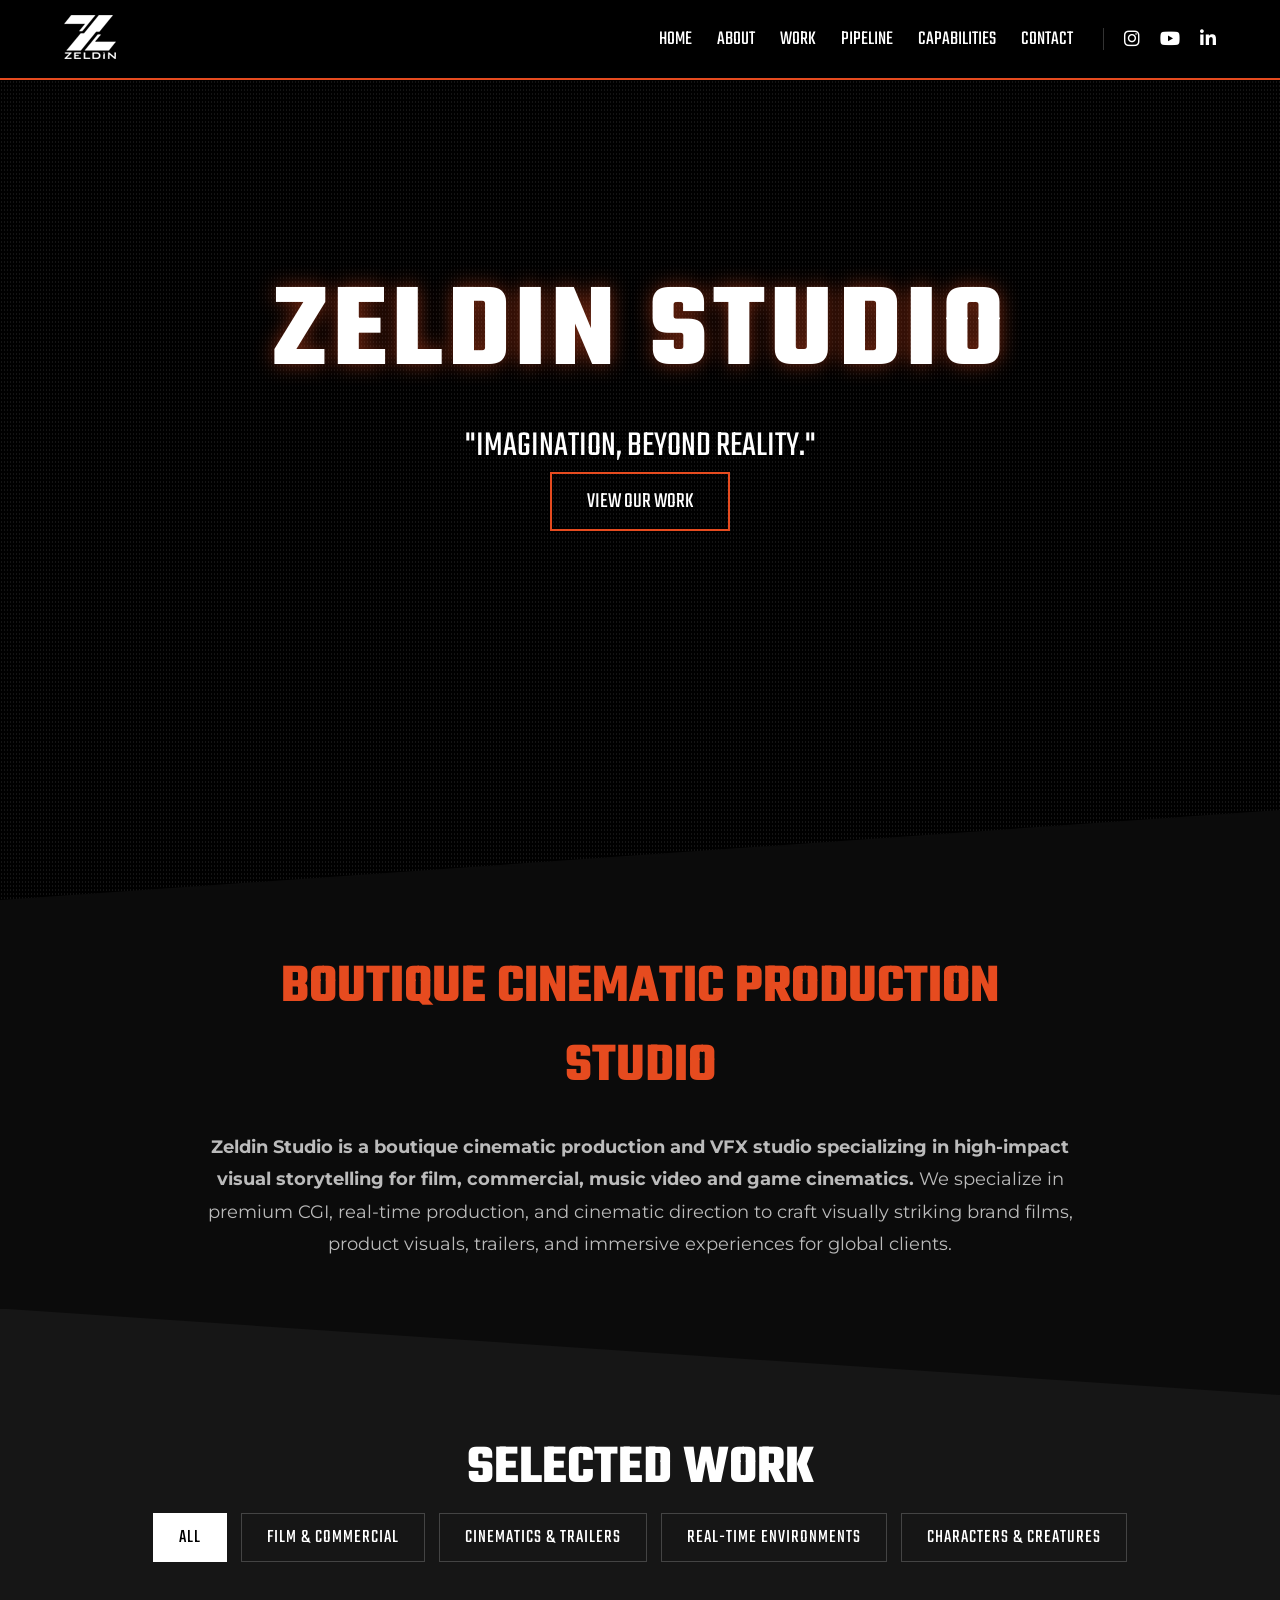
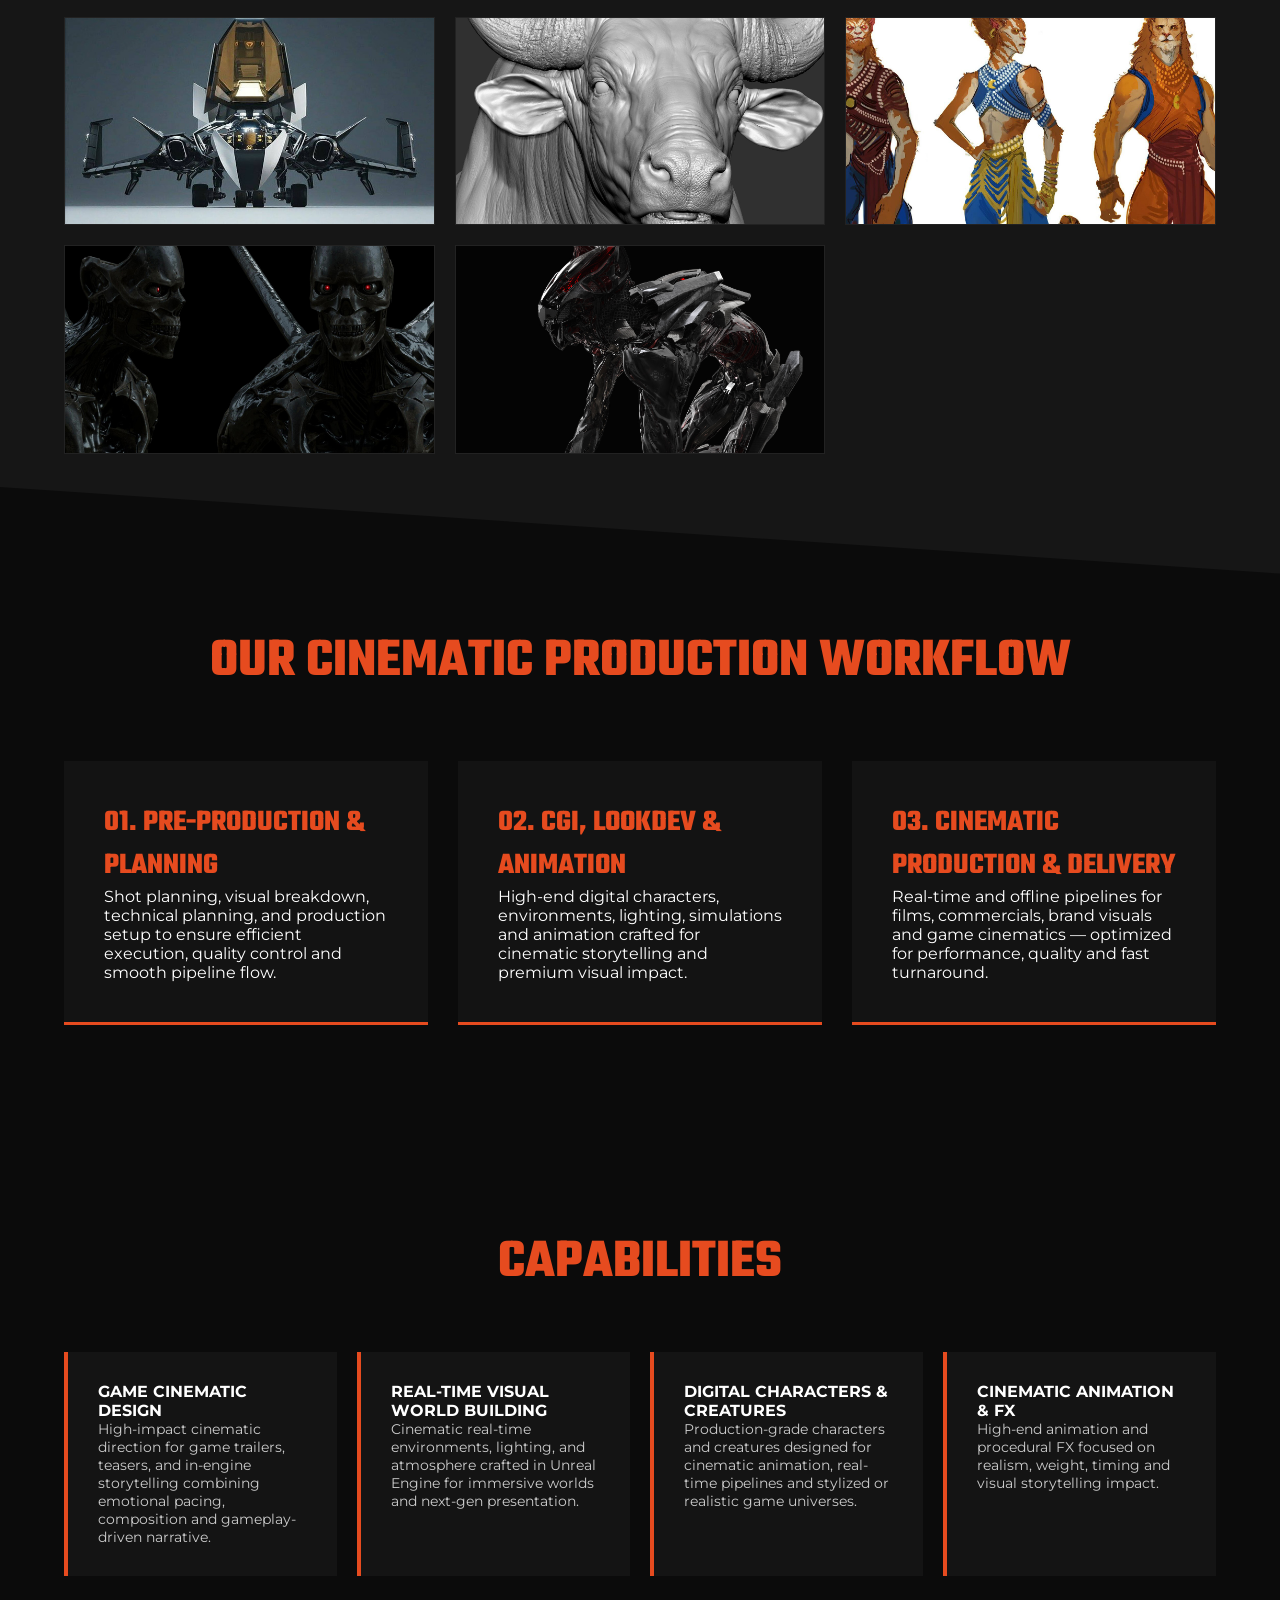
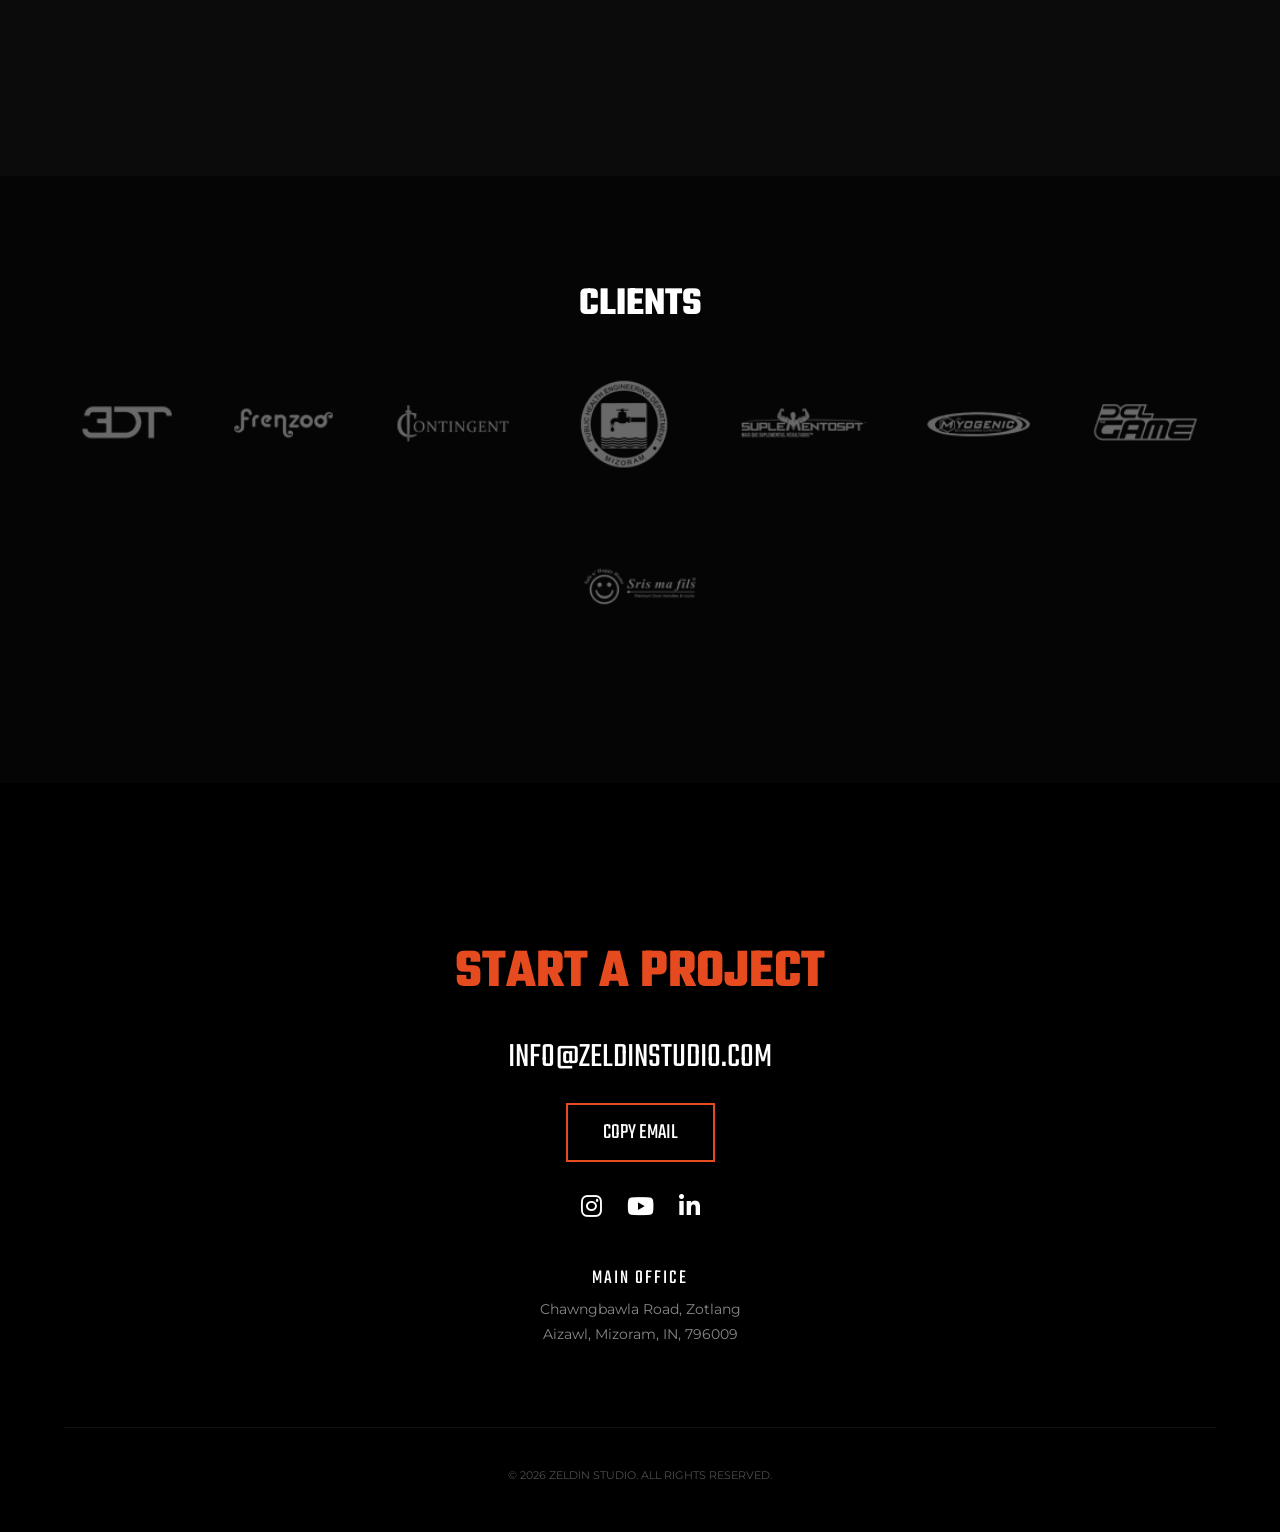
==== commit 668c99d8: "Update index.html" ====
--- a/index.html
+++ b/index.html
@@ -48,9 +48,10 @@
 
     <section id="about" class="slant-up-right">
         <div class="about-content">
-            <h2>BOUTIQUE GAME CINEMATIC STUDIO</h2>
-            <p>Zeldin Studio is a specialized game cinematic and real-time content studio, creating high-impact cinematic trailers, real-time environments, production-ready assets, and animations for indie and mid-size game studios worldwide.
-               We combine cinematic storytelling with real-time pipelines to deliver immersive game marketing and interactive experiences.</p>
+            <h2>BOUTIQUE CINEMATIC PRODUCTION STUDIO</h2>
+            <p><b>Zeldin Studio is a boutique cinematic production and VFX studio specializing in high-impact visual storytelling for film, commercial, music video and game cinematics. </b>
+
+We specialize in premium CGI, real-time production, and cinematic direction to craft visually striking brand films, product visuals, trailers, and immersive experiences for global clients.</p>
         </div>
     </section>
 
@@ -59,10 +60,10 @@
 
     <div class="filter-container">
         <button class="filter-btn active" onclick="filterSelection('all')">ALL</button>
-        <button class="filter-btn" onclick="filterSelection('cinematic')">CINEMATIC TRAILERS</button>
-        <button class="filter-btn" onclick="filterSelection('environments')">ENVIRONMENTS</button>
-        <button class="filter-btn" onclick="filterSelection('assets')">GAME ASSETS</button>
-        <button class="filter-btn" onclick="filterSelection('anim')">ANIMATION</button>
+        <button class="filter-btn" onclick="filterSelection('cinematic')">FILM & COMMERCIAL</button>
+        <button class="filter-btn" onclick="filterSelection('environments')">CINEMATICS & TRAILERS</button>
+        <button class="filter-btn" onclick="filterSelection('assets')">REAL-TIME ENVIRONMENTS</button>
+        <button class="filter-btn" onclick="filterSelection('anim')">CHARACTERS & CREATURES</button>
     </div>
 
     <div class="portfolio-grid">
@@ -95,21 +96,21 @@
 </section>
 
     <section id="pipeline" class="slant-up-right">
-        <h2>OUR PRODUCTION WORKFLOW</h2>
+        <h2>OUR CINEMATIC PRODUCTION WORKFLOW</h2>
         <div class="services-grid">
-            <div class="service-card"><h3>01. CONCEPT & STORY DEVELOPMENT</h3><p>Creative direction, storyboarding, and visual design to define mood, pacing, and cinematic language.</p></div>
-            <div class="service-card"><h3>02. ASSET CREATION & ANIMATION</h3><p>High-quality characters, environments, props, and animations built for real-time engines and cinematic presentation.</p></div>
-            <div class="service-card"><h3>03. REAL-TIME CINEMATICS & DELIVERY</h3><p>Unreal Engine and Unity workflows for cinematic trailers, cutscenes, and in-game visuals, optimized for performance and fast iteration.</p></div>
+            <div class="service-card"><h3>01. PRE-PRODUCTION & PLANNING</h3><p>Shot planning, visual breakdown, technical planning, and production setup to ensure efficient execution, quality control and smooth pipeline flow.</p></div>
+            <div class="service-card"><h3>02. CGI, LOOKDEV & ANIMATION</h3><p>High-end digital characters, environments, lighting, simulations and animation crafted for cinematic storytelling and premium visual impact.</p></div>
+            <div class="service-card"><h3>03. CINEMATIC PRODUCTION & DELIVERY</h3><p>Real-time and offline pipelines for films, commercials, brand visuals and game cinematics — optimized for performance, quality and fast turnaround.</p></div>
         </div>
     </section>
 
     <section id="capabilities" class="slant-down-left">
         <h2>CAPABILITIES</h2>
         <div class="cap-grid">
-            <div class="cap-card"><h4>GAME CINEMATIC TRAILERS</h4><p>Story-driven cinematic trailers, teaser videos and in-engine cutscenes crafted to showcase gameplay, emotion and narrative with clarity and impact.</p></div>
-            <div class="cap-card"><h4>ASSETS & PROPS</h4><p>Optimized modular level kits and detailed props build for real-time engines, balancing visual quality, performance and production efficiency.</p></div>
-            <div class="cap-card"><h4>GAME ANIMATION</h4><p>Character, creature and gameplay animation focused on clarity, responsiveness and emotional storytelling for engaging player experience.</p></div>
-            <div class="cap-card"><h4>PRODUCTION DELIVERY</h4><p>End-to-end production workflows covering concept, asset creation, animation, lighting, optimization and final integration for smooth project delivery.</p></div>
+            <div class="cap-card"><h4>GAME CINEMATIC DESIGN</h4><p>High-impact cinematic direction for game trailers, teasers, and in-engine storytelling combining emotional pacing, composition and gameplay-driven narrative.</p></div>
+            <div class="cap-card"><h4>REAL-TIME VISUAL WORLD BUILDING</h4><p>Cinematic real-time environments, lighting, and atmosphere crafted in Unreal Engine for immersive worlds and next-gen presentation.</p></div>
+            <div class="cap-card"><h4>DIGITAL CHARACTERS & CREATURES</h4><p>Production-grade characters and creatures designed for cinematic animation, real-time pipelines and stylized or realistic game universes.</p></div>
+            <div class="cap-card"><h4>CINEMATIC ANIMATION & FX</h4><p>High-end animation and procedural FX focused on realism, weight, timing and visual storytelling impact.</p></div>
         </div>
     </section>
 
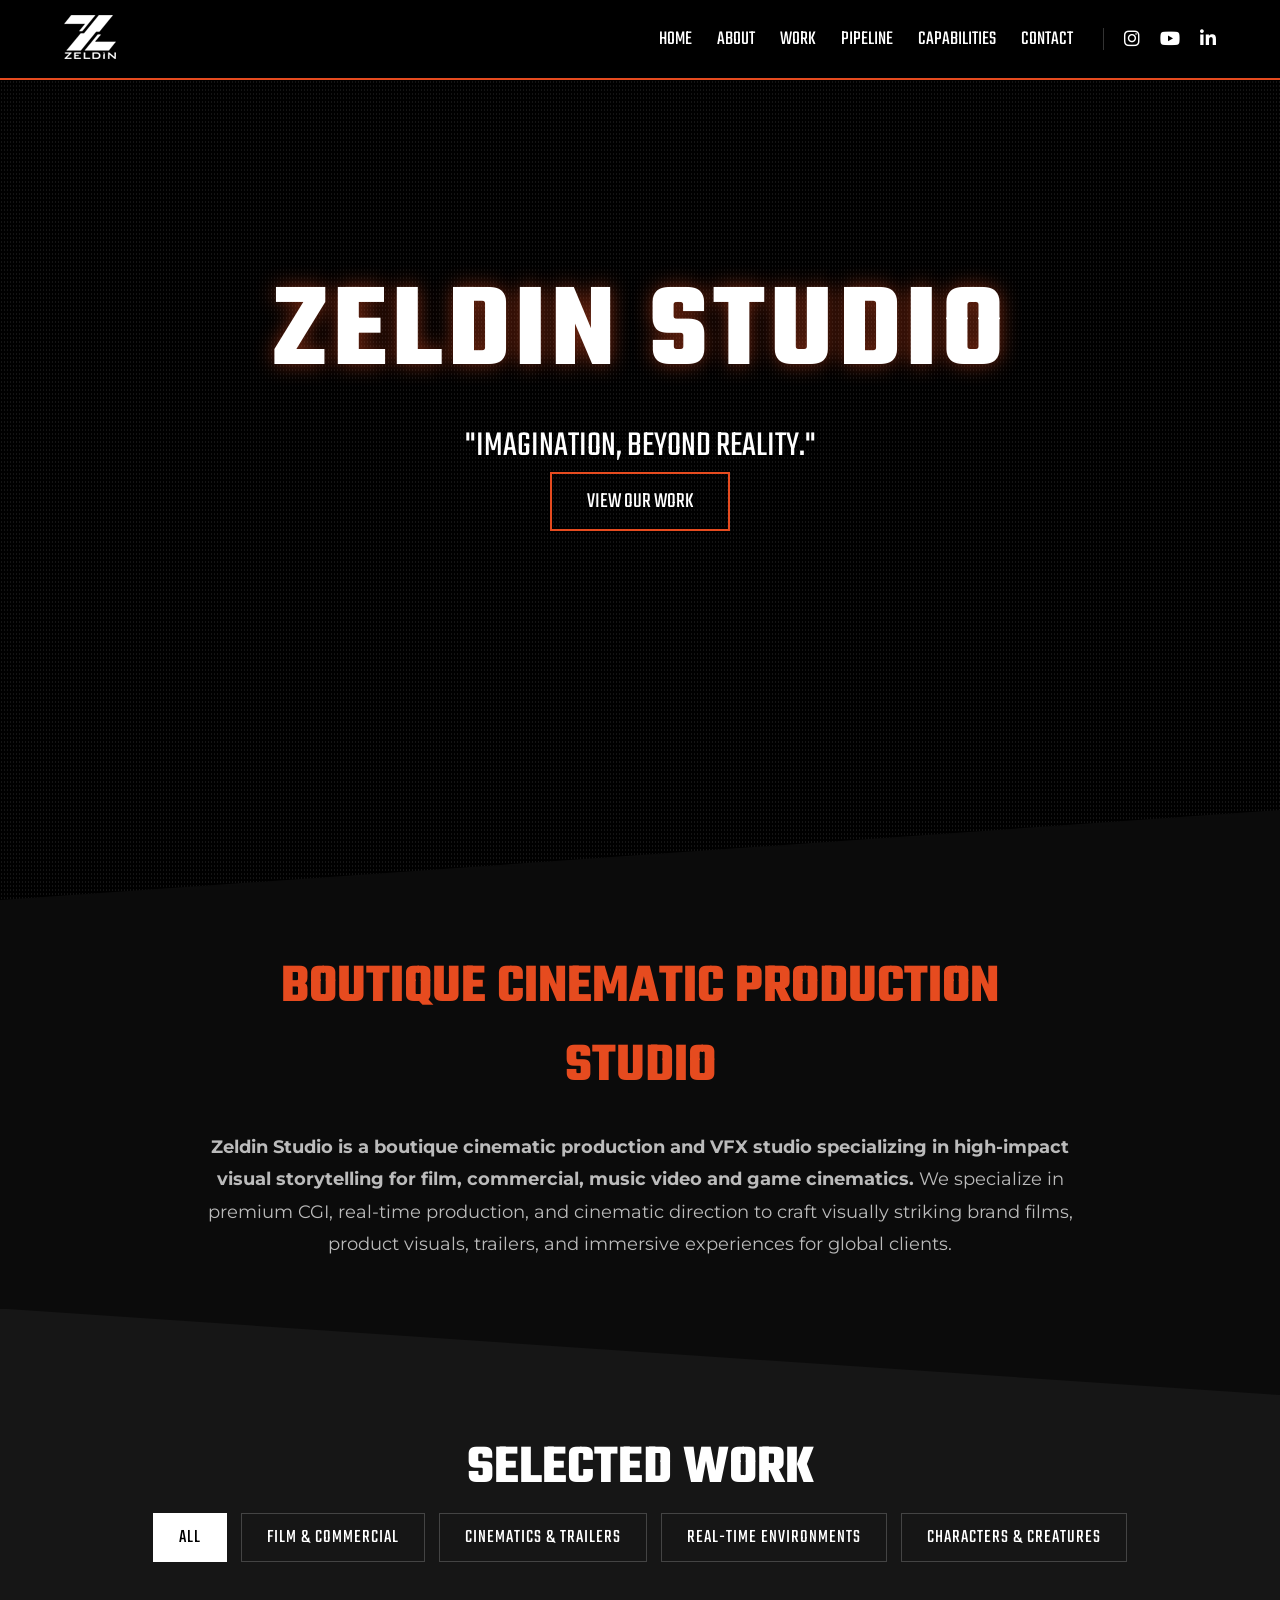
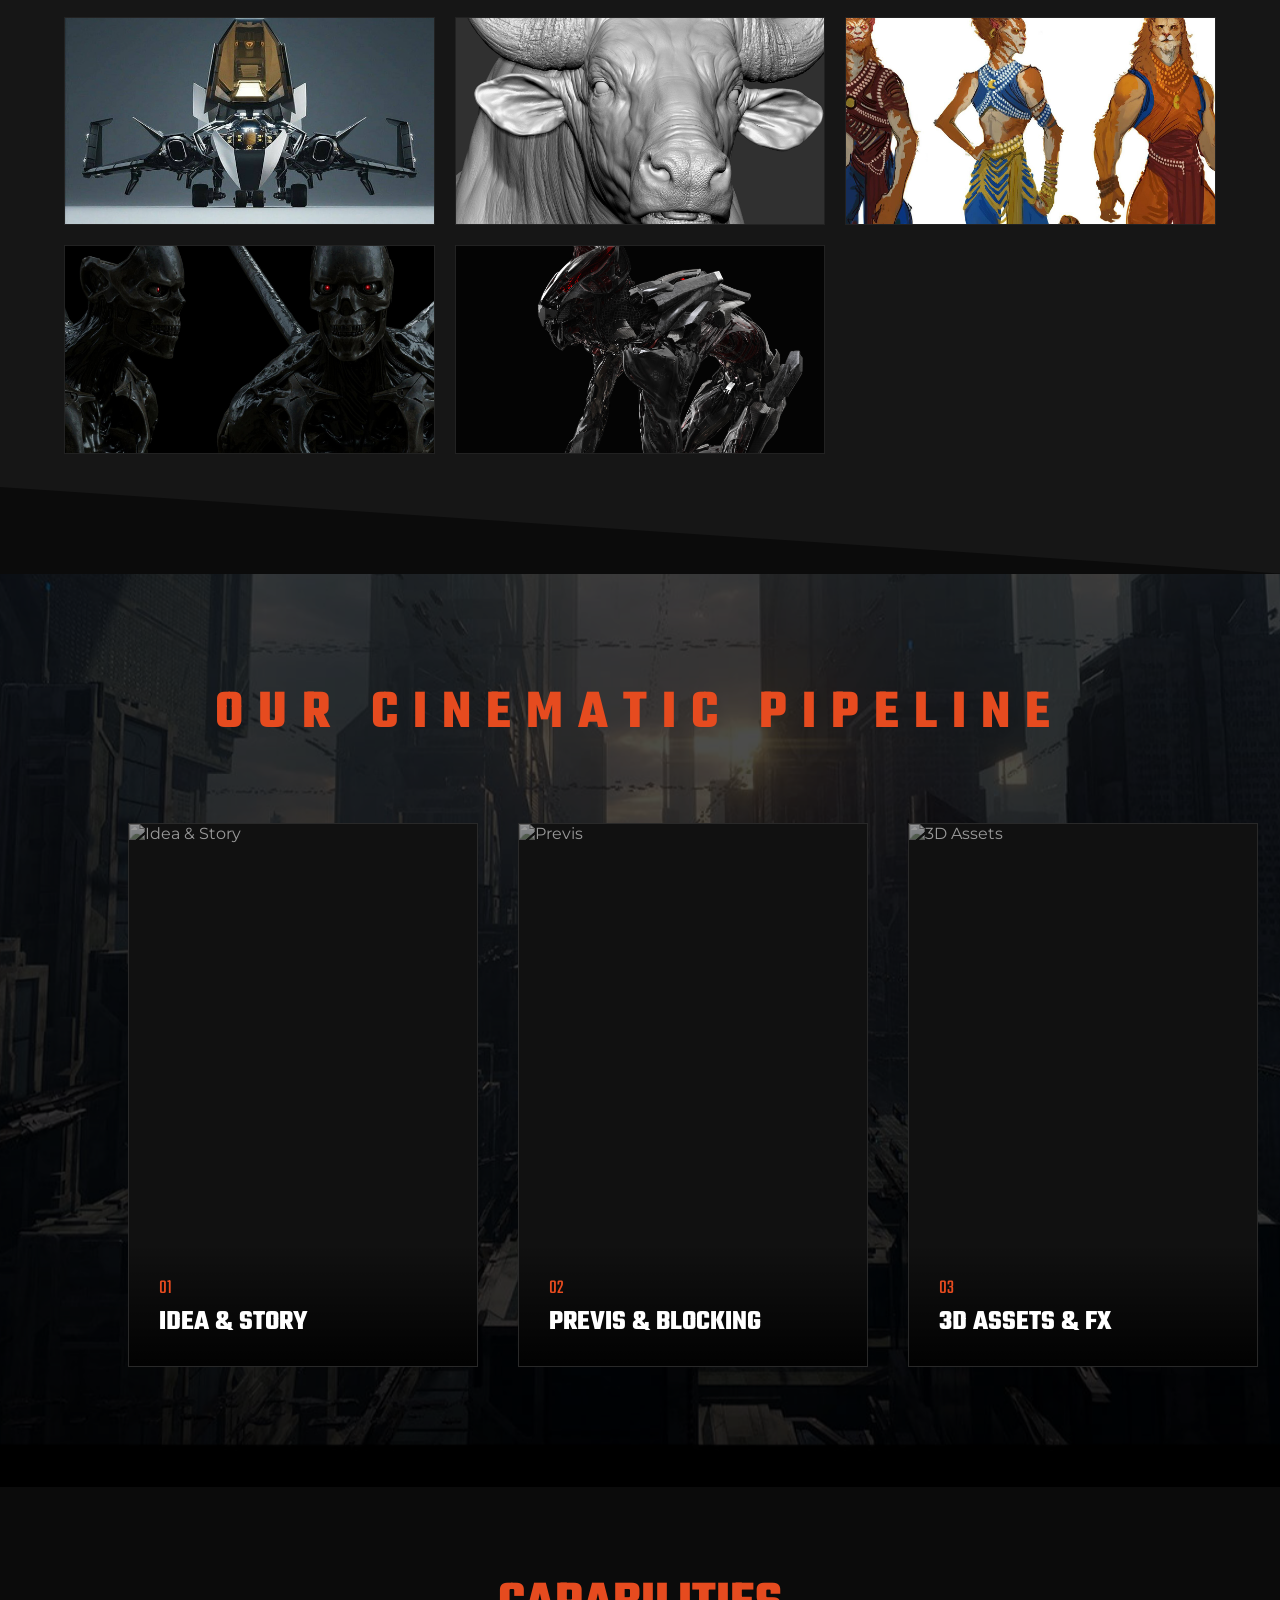
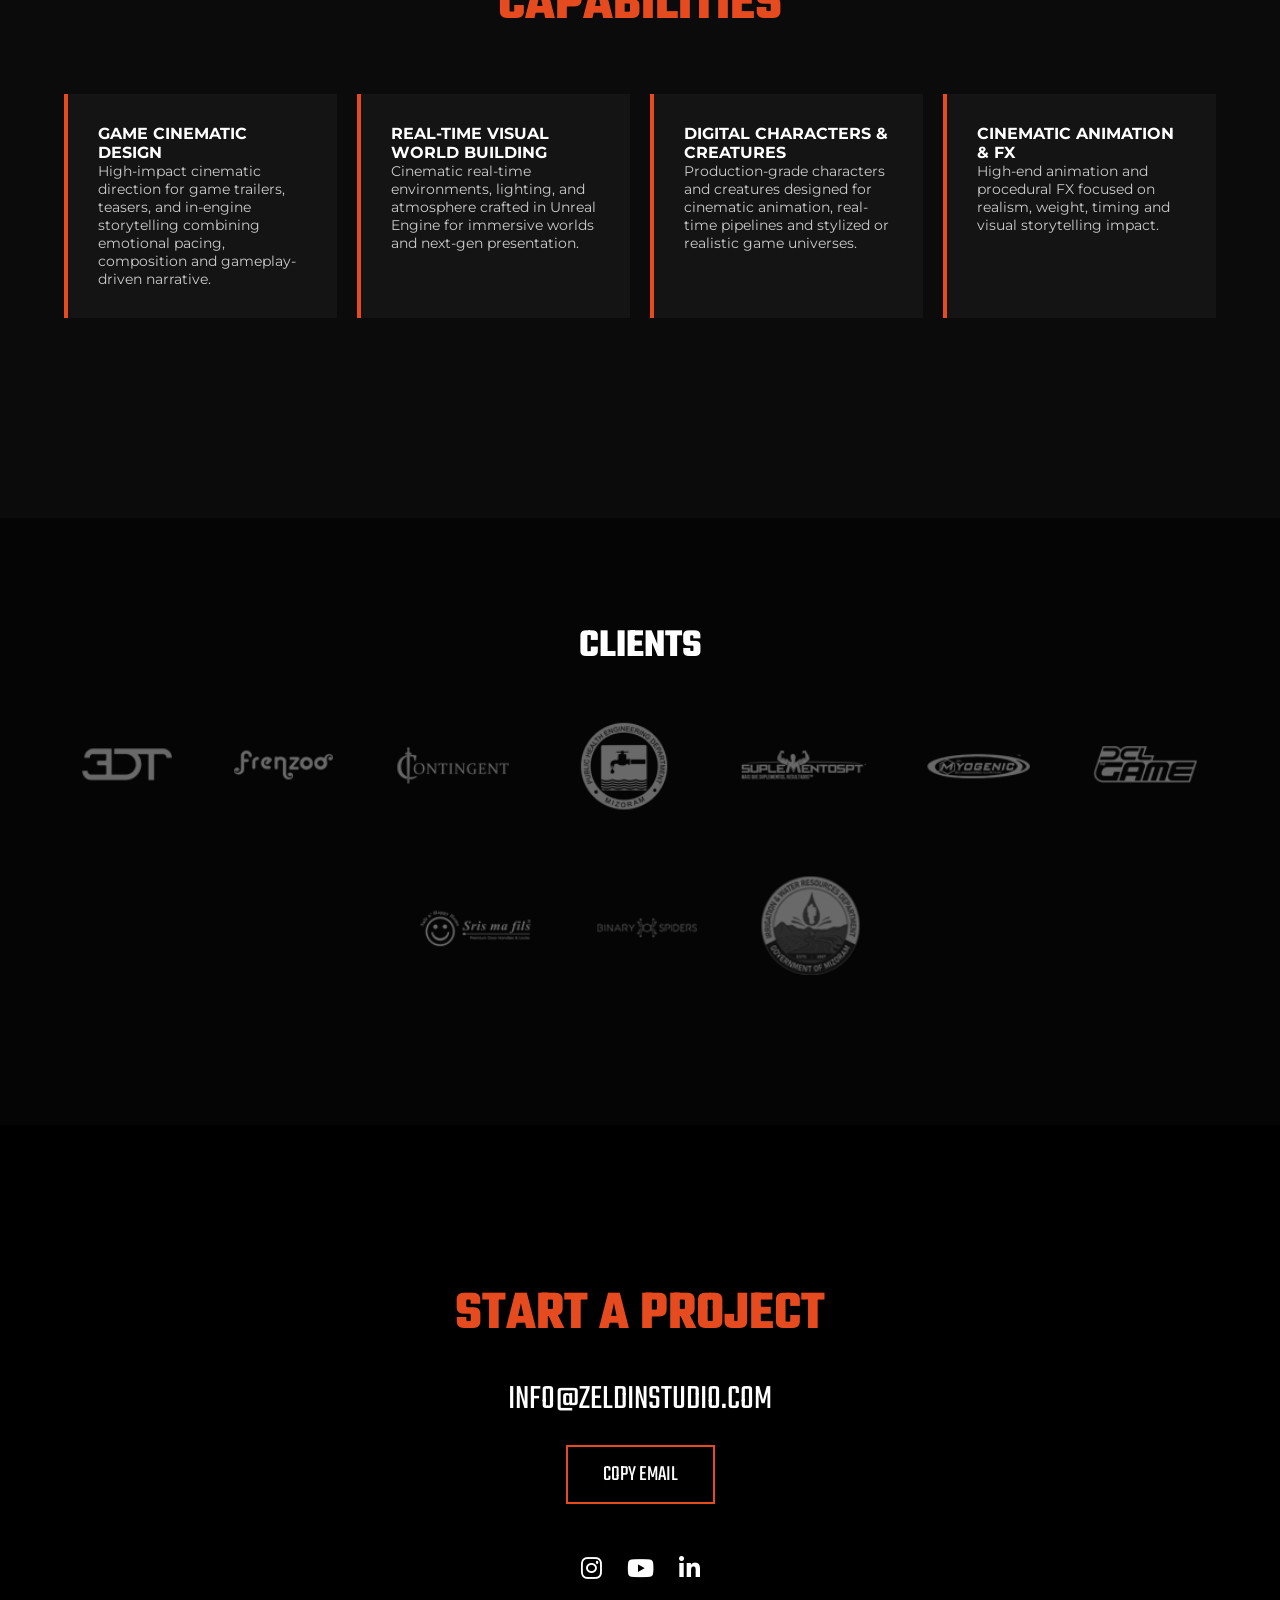
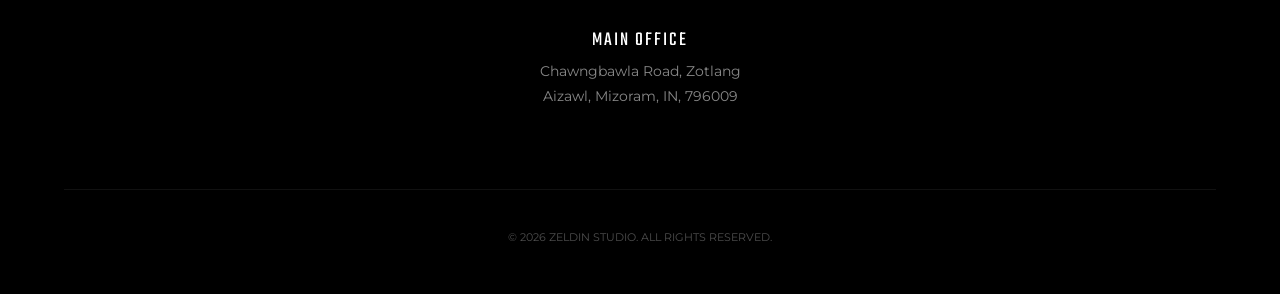
==== commit f320c722: "Design Update" ====
--- a/index.html
+++ b/index.html
@@ -1,3 +1,4 @@
+
 <!DOCTYPE html>
 <html lang="en">
 <head>
@@ -95,14 +96,84 @@
         </div>
 </section>
 
-    <section id="pipeline" class="slant-up-right">
-        <h2>OUR CINEMATIC PRODUCTION WORKFLOW</h2>
-        <div class="services-grid">
-            <div class="service-card"><h3>01. PRE-PRODUCTION & PLANNING</h3><p>Shot planning, visual breakdown, technical planning, and production setup to ensure efficient execution, quality control and smooth pipeline flow.</p></div>
-            <div class="service-card"><h3>02. CGI, LOOKDEV & ANIMATION</h3><p>High-end digital characters, environments, lighting, simulations and animation crafted for cinematic storytelling and premium visual impact.</p></div>
-            <div class="service-card"><h3>03. CINEMATIC PRODUCTION & DELIVERY</h3><p>Real-time and offline pipelines for films, commercials, brand visuals and game cinematics — optimized for performance, quality and fast turnaround.</p></div>
-        </div>
-    </section>
+<section id="pipeline" class="pipeline-cinematic">
+    <div class="parallax-bg"></div>
+    <div class="pipeline-overlay"></div>
+    
+    <div class="pipeline-container">
+        <h2 class="pipeline-title">OUR CINEMATIC PIPELINE</h2>
+        
+        <div class="pipeline-wrapper" id="pipelineScroll">
+            
+            <div class="pipeline-step">
+                <div class="step-visual portrait">
+                    <img src="img/pipeline/step1.jpg" alt="Idea & Story">
+                    <div class="wireframe-overlay"></div>
+                    <div class="step-details">
+                        <span class="step-number">01</span>
+                        <h3>IDEA & STORY</h3>
+                    </div>
+                </div>
+            </div>
+
+            <div class="pipeline-step">
+                <div class="step-visual portrait">
+                    <img src="img/pipeline/step2.jpg" alt="Previs">
+                    <div class="wireframe-overlay"></div>
+                    <div class="step-details">
+                        <span class="step-number">02</span>
+                        <h3>PREVIS & BLOCKING</h3>
+                    </div>
+                </div>
+            </div>
+
+            <div class="pipeline-step">
+                <div class="step-visual portrait">
+                    <img src="img/pipeline/step3.jpg" alt="3D Assets">
+                    <div class="wireframe-overlay"></div>
+                    <div class="step-details">
+                        <span class="step-number">03</span>
+                        <h3>3D ASSETS & FX</h3>
+                    </div>
+                </div>
+            </div>
+
+            <div class="pipeline-step">
+                <div class="step-visual portrait">
+                    <img src="img/pipeline/step4.jpg" alt="Animation">
+                    <div class="wireframe-overlay"></div>
+                    <div class="step-details">
+                        <span class="step-number">04</span>
+                        <h3>CINEMATIC ANIMATION</h3>
+                    </div>
+                </div>
+            </div>
+
+            <div class="pipeline-step">
+                <div class="step-visual portrait">
+                    <img src="img/pipeline/step5.jpg" alt="Unreal Lighting">
+                    <div class="wireframe-overlay"></div>
+                    <div class="step-details">
+                        <span class="step-number">05</span>
+                        <h3>UNREAL ENGINE LIGHTING</h3>
+                    </div>
+                </div>
+            </div>
+
+            <div class="pipeline-step">
+                <div class="step-visual portrait">
+                    <img src="img/pipeline/step6.jpg" alt="Final Render">
+                    <div class="wireframe-overlay"></div>
+                    <div class="step-details">
+                        <span class="step-number">06</span>
+                        <h3>FINAL RENDER & DELIVERY</h3>
+                    </div>
+                </div>
+            </div>
+
+        </div>
+    </div>
+</section>
 
     <section id="capabilities" class="slant-down-left">
         <h2>CAPABILITIES</h2>
@@ -125,13 +196,20 @@
             <img src="img/client/logo-6.png" alt="Client Logo">
             <img src="img/client/logo-7.png" alt="Client Logo">
             <img src="img/client/logo-8.png" alt="Client Logo">
+            <img src="img/client/logo-9.png" alt="Client Logo">
+            <img src="img/client/logo-10.png" alt="Client Logo">
+            
         </div>
     </section>
 
     <section id="contact">
         <h2 class="contact-title">START A PROJECT</h2>
         <p class="email-text">INFO@ZELDINSTUDIO.COM</p>
-        <button class="btn" onclick="copyEmail()">Copy Email</button>
+        
+        <div class="contact-action-wrapper">
+            <button class="btn" onclick="copyEmail(this)">Copy Email</button>
+            <span id="copyMessage" class="copy-status">COPIED TO CLIPBOARD</span>
+    </div>
         
         <div class="contact-socials">
             <a href="https://www.instagram.com/zeldin_studio/" target="_blank"><i class="fab fa-instagram"></i></a>
--- a/css/style.css
+++ b/css/style.css
@@ -205,4 +205,160 @@
 @keyframes fadeIn {
     from { opacity: 0; transform: translateY(20px); }
     to { opacity: 1; transform: translateY(0); }
+}
+
+/* PIPELINE SECTION - PORTRAIT FILM STRIP */
+.pipeline-cinematic {
+    position: relative;
+    padding: 100px 0;
+    background: #000;
+    overflow: hidden;
+    min-height: 100vh;
+    display: flex;
+    flex-direction: column;
+    justify-content: center;
+}
+
+.pipeline-container {
+    position: relative;
+    z-index: 3;
+    width: 100%;
+}
+
+.pipeline-title {
+    font-family: 'Teko', sans-serif;
+    font-size: clamp(40px, 5vw, 60px);
+    text-align: center;
+    color: #fff;
+    margin-bottom: 50px;
+    letter-spacing: 15px;
+    text-transform: uppercase;
+}
+
+/* Horizontal Wrapper - No Visible Scrollbar */
+.pipeline-wrapper {
+    display: flex;
+    gap: 40px;
+    padding: 20px 10%;
+    overflow-x: auto;
+    scroll-behavior: smooth;
+    cursor: grab;
+    -ms-overflow-style: none;  /* IE and Edge */
+    scrollbar-width: none;     /* Firefox */
+}
+
+.pipeline-wrapper::-webkit-scrollbar {
+    display: none; /* Chrome, Safari, Opera */
+}
+
+.pipeline-step {
+    flex: 0 0 auto; /* Prevents shrinking */
+    width: 350px;   /* Large width for impact */
+    transition: 0.5s ease;
+}
+
+/* Portrait Thumbnail Styling */
+.step-visual.portrait {
+    position: relative;
+    width: 100%;
+    aspect-ratio: 9/14; /* Cinematic Portrait Ratio */
+    background: #111;
+    border: 1px solid rgba(255, 255, 255, 0.1);
+    overflow: hidden;
+    transition: 0.6s cubic-bezier(0.23, 1, 0.32, 1);
+}
+
+.step-visual.portrait img {
+    width: 100%;
+    height: 100%;
+    object-fit: cover;
+    filter: saturate(0.2) brightness(0.6);
+    transition: 0.8s ease;
+}
+
+/* Overlay Text inside Portrait */
+.step-details {
+    position: absolute;
+    bottom: 0;
+    left: 0;
+    width: 100%;
+    padding: 30px;
+    background: linear-gradient(to top, rgba(0,0,0,0.9), transparent);
+    z-index: 5;
+}
+
+.step-details h3 {
+    font-family: 'Teko';
+    font-size: 28px;
+    color: #fff;
+    margin: 0;
+    line-height: 1;
+}
+
+.step-details .step-number {
+    font-family: 'Teko';
+    color: var(--accent);
+    font-size: 20px;
+    display: block;
+    margin-bottom: 5px;
+}
+
+/* Hover Effects */
+.pipeline-step:hover .step-visual {
+    border-color: var(--accent);
+    transform: translateY(-15px);
+    box-shadow: 0 20px 40px rgba(0,0,0,0.8), 0 0 20px rgba(230, 75, 31, 0.2);
+}
+
+.pipeline-step:hover img {
+    filter: saturate(1) brightness(1);
+    transform: scale(1.1);
+}
+
+.wireframe-overlay {
+    position: absolute;
+    inset: 0;
+    background-image: radial-gradient(var(--accent) 0.5px, transparent 0.5px);
+    background-size: 20px 20px;
+    opacity: 0.2;
+    pointer-events: none;
+    z-index: 4;
+}
+.pipeline-cinematic .parallax-bg {
+    position: absolute;
+    top: -10%; /* Give it a buffer at the top */
+    left: 0; 
+    width: 100%; 
+    height: 130%; /* Make it taller than the container */
+    background-image: linear-gradient(rgba(0,0,0,0.7), rgba(0,0,0,0.7)), url('../img/data/capabilities-bg.jpg');
+    background-size: cover;
+    background-position: center;
+    z-index: 1;
+    will-change: transform; /* Optimizes performance */
+}
+.contact-action-wrapper {
+    position: relative;
+    display: inline-block;
+    margin-bottom: 20px;
+}
+
+.copy-status {
+    position: absolute;
+    bottom: -30px; 
+    left: 50%;
+    transform: translateX(-50%);
+    font-family: 'Teko', sans-serif;
+    font-size: 16px;
+    color: var(--accent);
+    letter-spacing: 2px;
+    opacity: 0;
+    transition: all 0.3s ease;
+    pointer-events: none;
+    white-space: nowrap;
+}
+
+.copy-status.show {
+    opacity: 1;
+    bottom: -45px; /* Slides down slightly into view */
+    text-shadow: 0 0 10px var(--accent);
 }
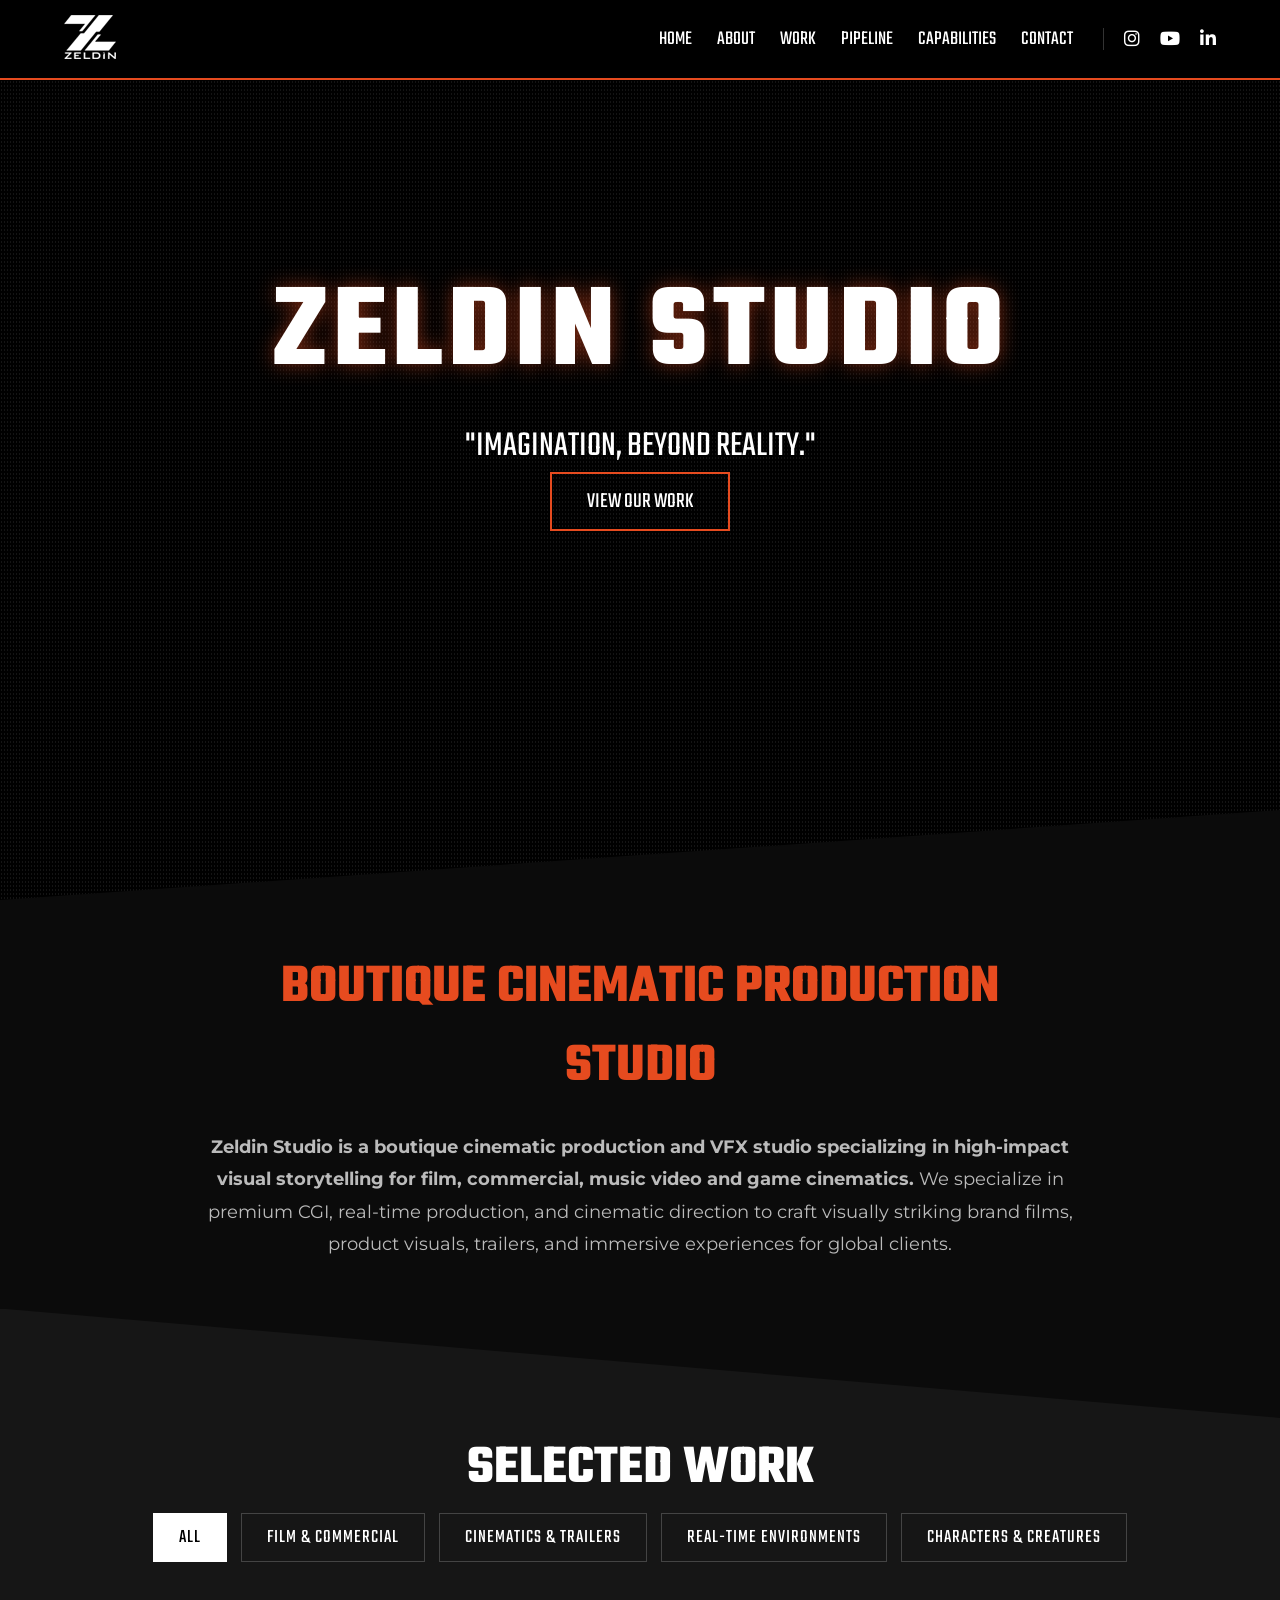
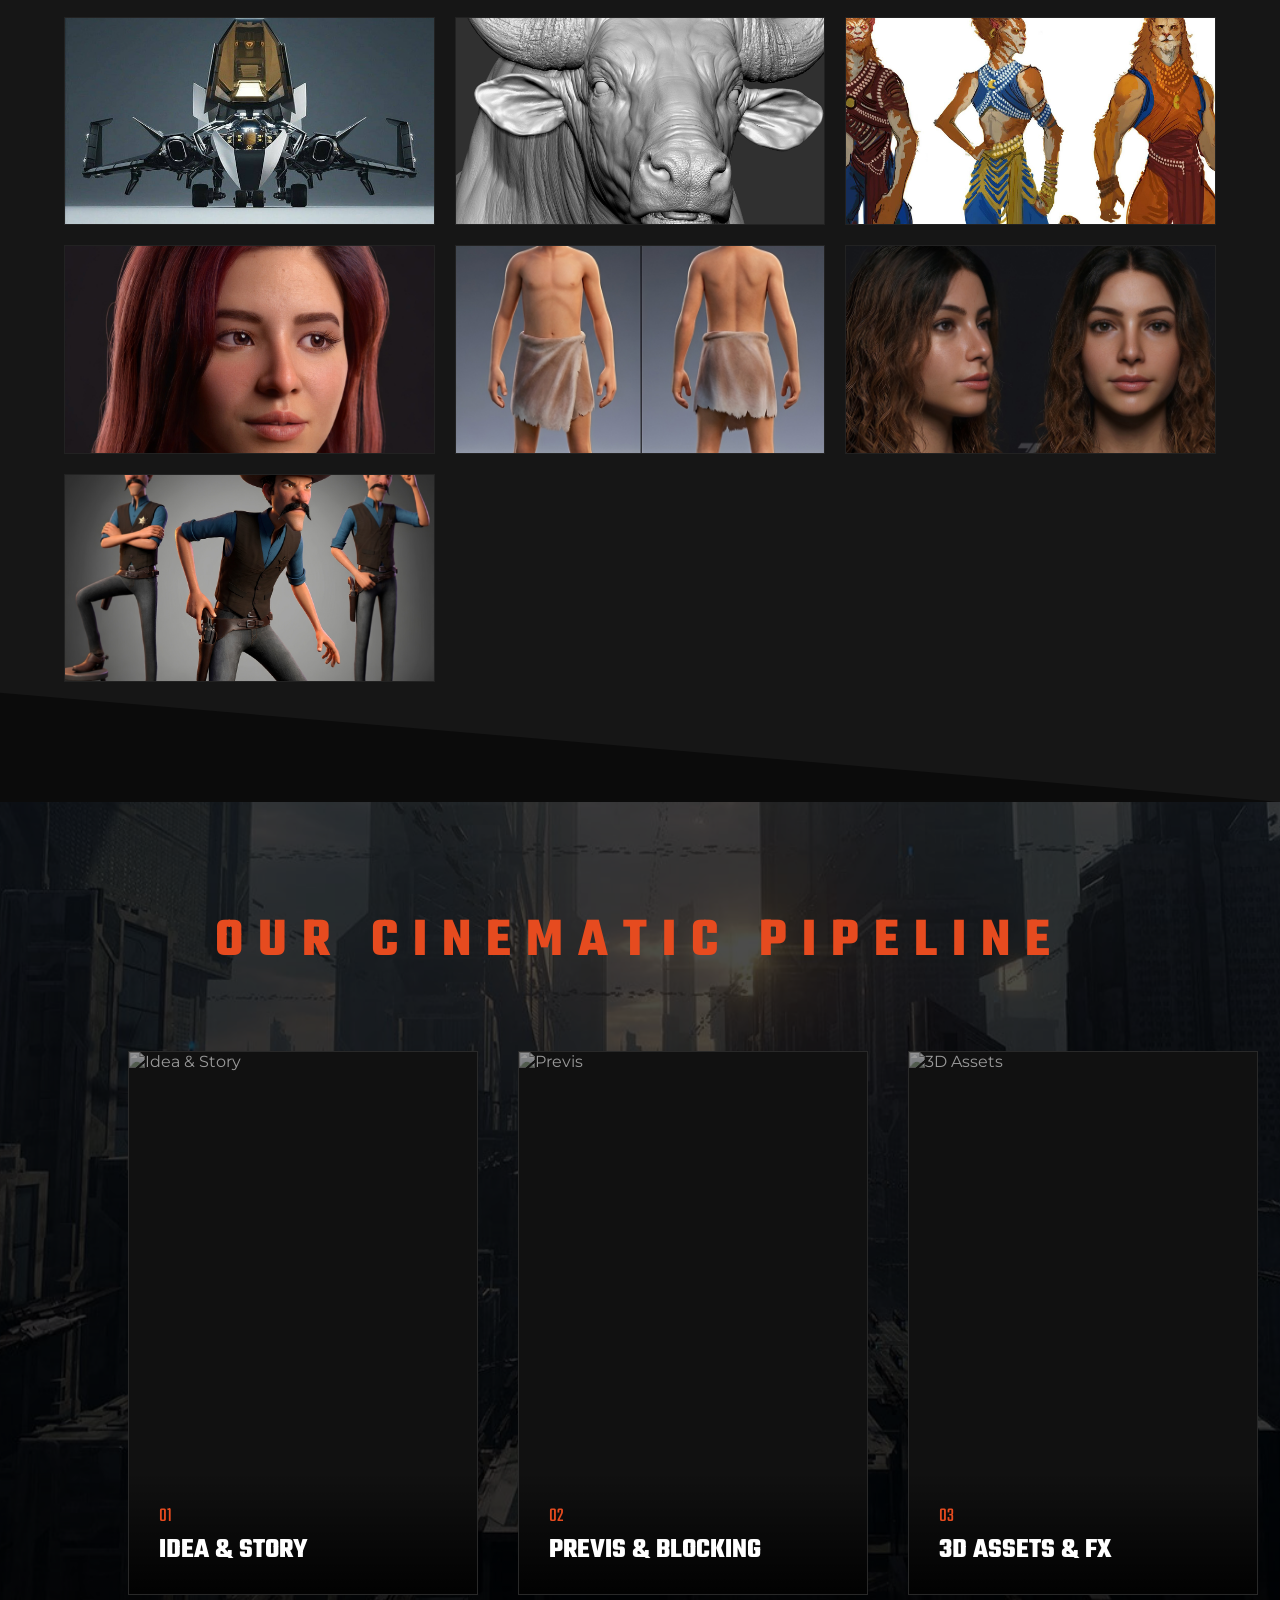
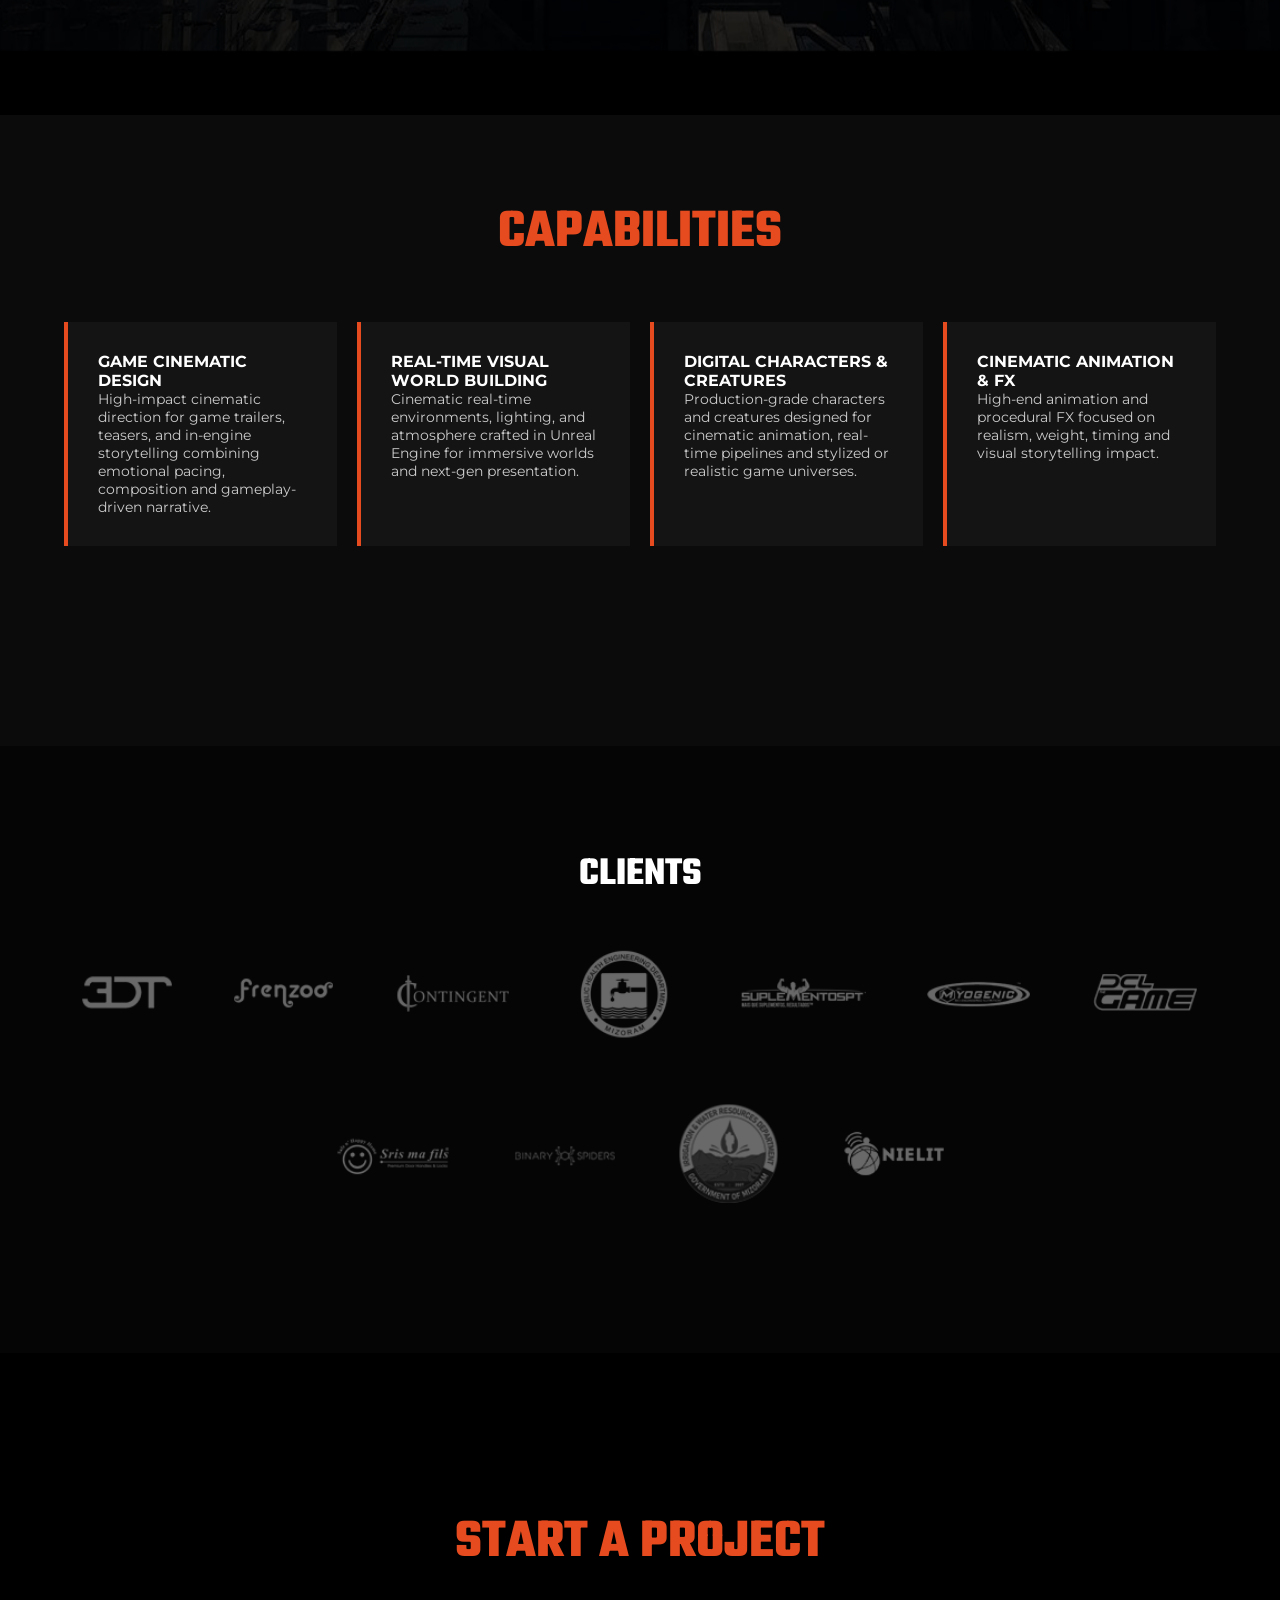
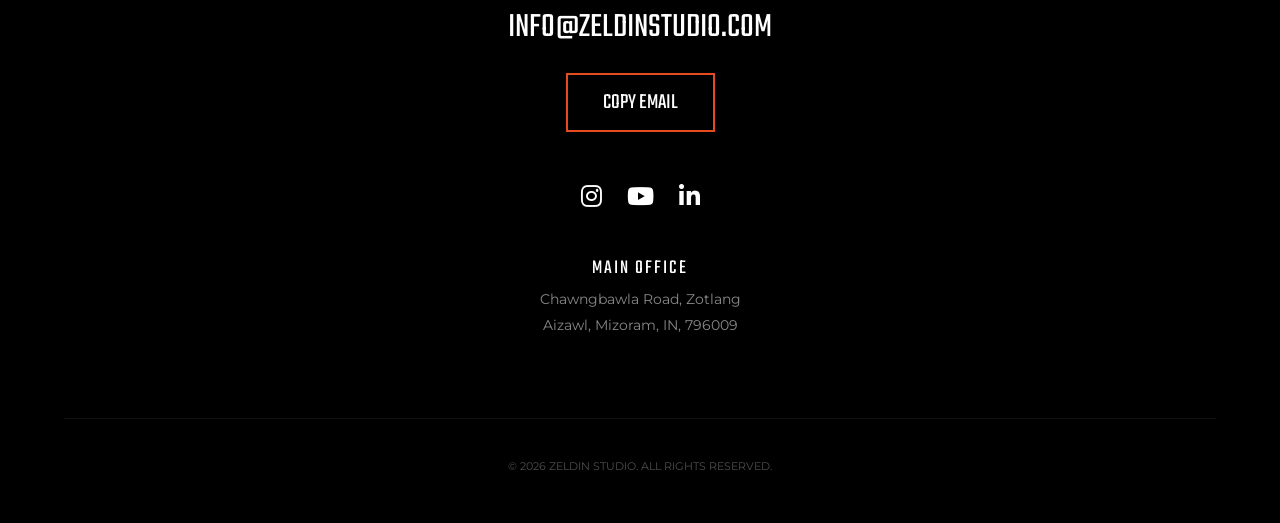
==== commit 0049edec: "img_update" ====
--- a/index.html
+++ b/index.html
@@ -83,13 +83,23 @@
             <div class="item-overlay"><i class="fas fa-search-plus"></i><span>VIEW IMAGE</span></div>
         </div>
         
-         <div class="portfolio-item ads" data-category="anim" data-image-src="img/work/portfolio_7.jpg" onclick="openImage(this)">
-            <img src="img/work/portfolio_7.jpg" alt="Commercial Asset">
-            <div class="item-overlay"><i class="fas fa-search-plus"></i><span>VIEW IMAGE</span></div>
-        </div>
-        
-         <div class="portfolio-item ads" data-category="anim" data-image-src="img/work/portfolio_3.jpg" onclick="openImage(this)">
-            <img src="img/work/portfolio_3.jpg" alt="Commercial Asset">
+         <div class="portfolio-item ads" data-category="anim" data-image-src="img/work/ch_2.jpg" onclick="openImage(this)">
+            <img src="img/work/ch_2.jpg" alt="Commercial Asset">
+            <div class="item-overlay"><i class="fas fa-search-plus"></i><span>VIEW IMAGE</span></div>
+        </div>
+        
+         <div class="portfolio-item ads" data-category="anim" data-image-src="img/work/ch_1.jpg" onclick="openImage(this)">
+            <img src="img/work/ch_1.jpg" alt="Commercial Asset">
+            <div class="item-overlay"><i class="fas fa-search-plus"></i><span>VIEW IMAGE</span></div>
+        </div>
+
+        <div class="portfolio-item ads" data-category="anim" data-image-src="img/work/ch_3.jpg" onclick="openImage(this)">
+            <img src="img/work/ch_3.jpg" alt="Commercial Asset">
+            <div class="item-overlay"><i class="fas fa-search-plus"></i><span>VIEW IMAGE</span></div>
+        </div>
+
+        <div class="portfolio-item ads" data-category="anim" data-image-src="img/work/ch_4.jpg" onclick="openImage(this)">
+            <img src="img/work/ch_4.jpg" alt="Commercial Asset">
             <div class="item-overlay"><i class="fas fa-search-plus"></i><span>VIEW IMAGE</span></div>
         </div>
 
@@ -198,6 +208,7 @@
             <img src="img/client/logo-8.png" alt="Client Logo">
             <img src="img/client/logo-9.png" alt="Client Logo">
             <img src="img/client/logo-10.png" alt="Client Logo">
+            <img src="img/client/logo-11.png" alt="Client Logo">
             
         </div>
     </section>
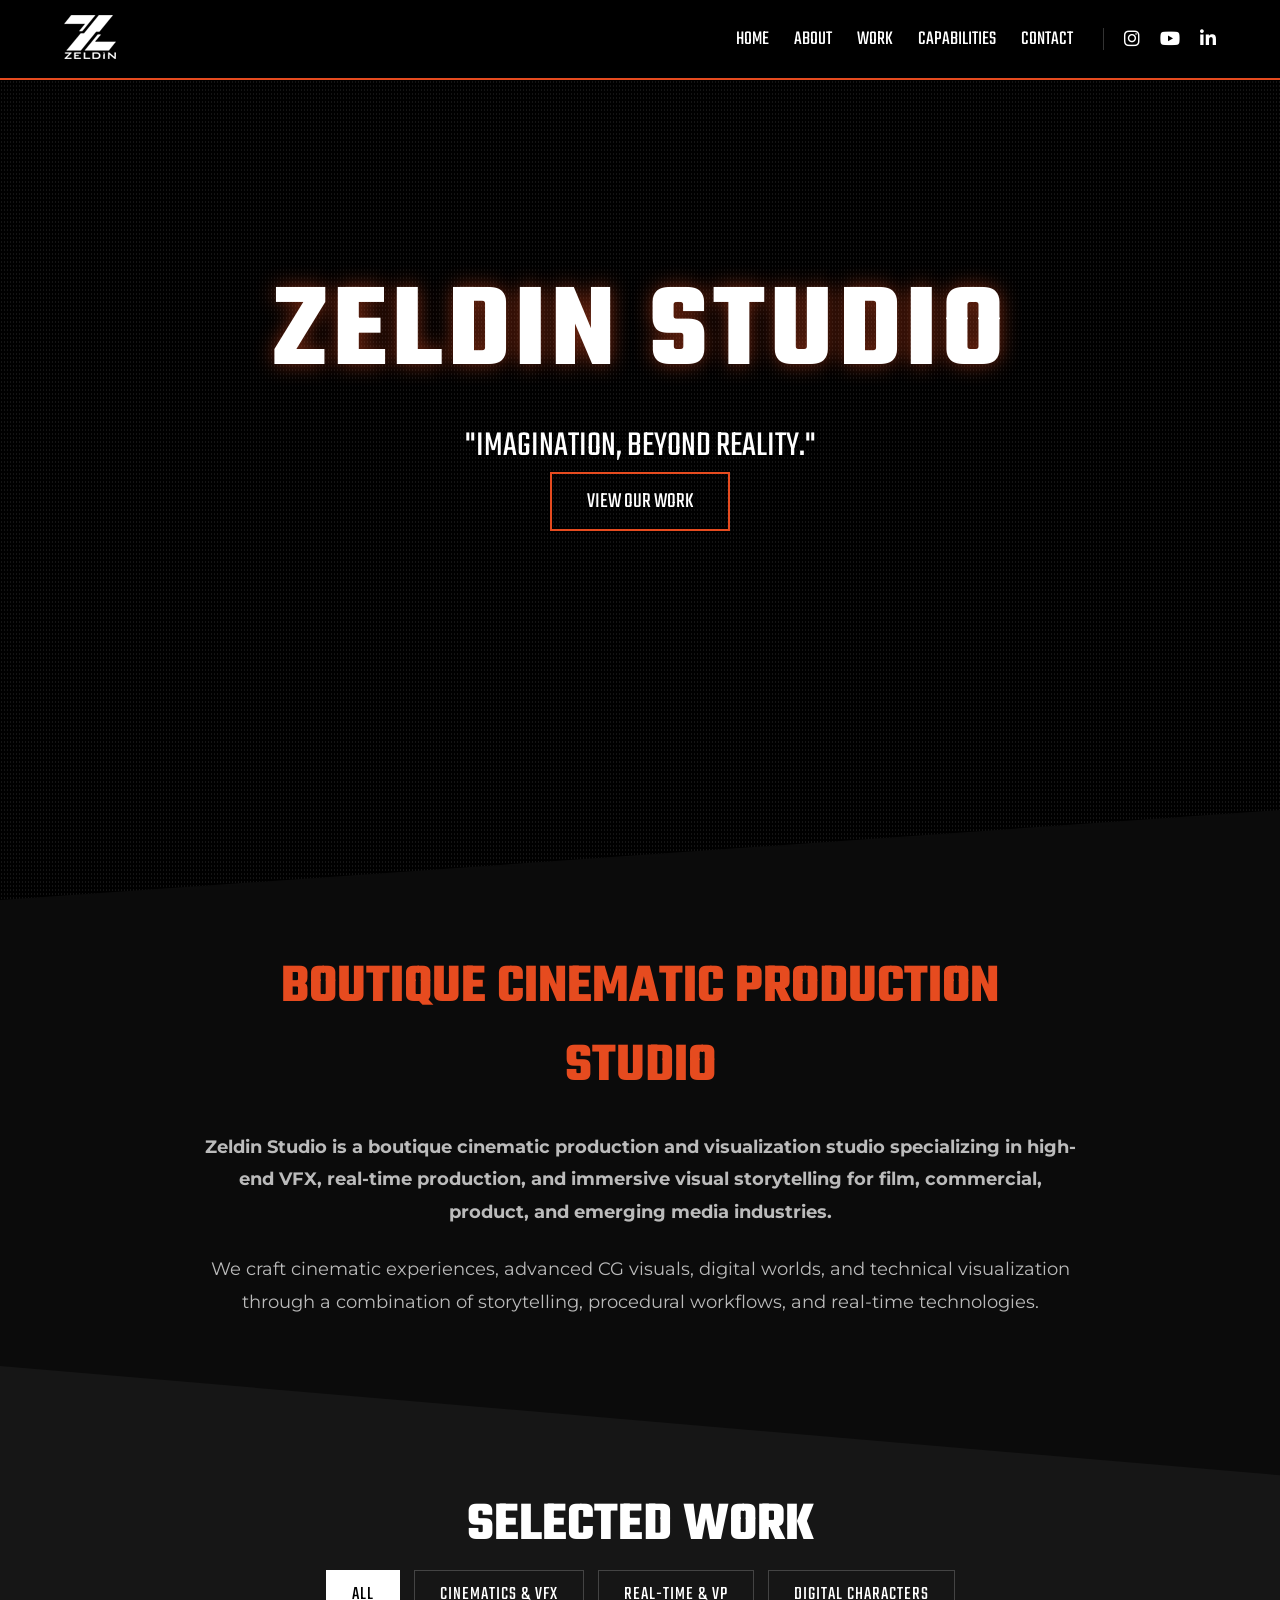
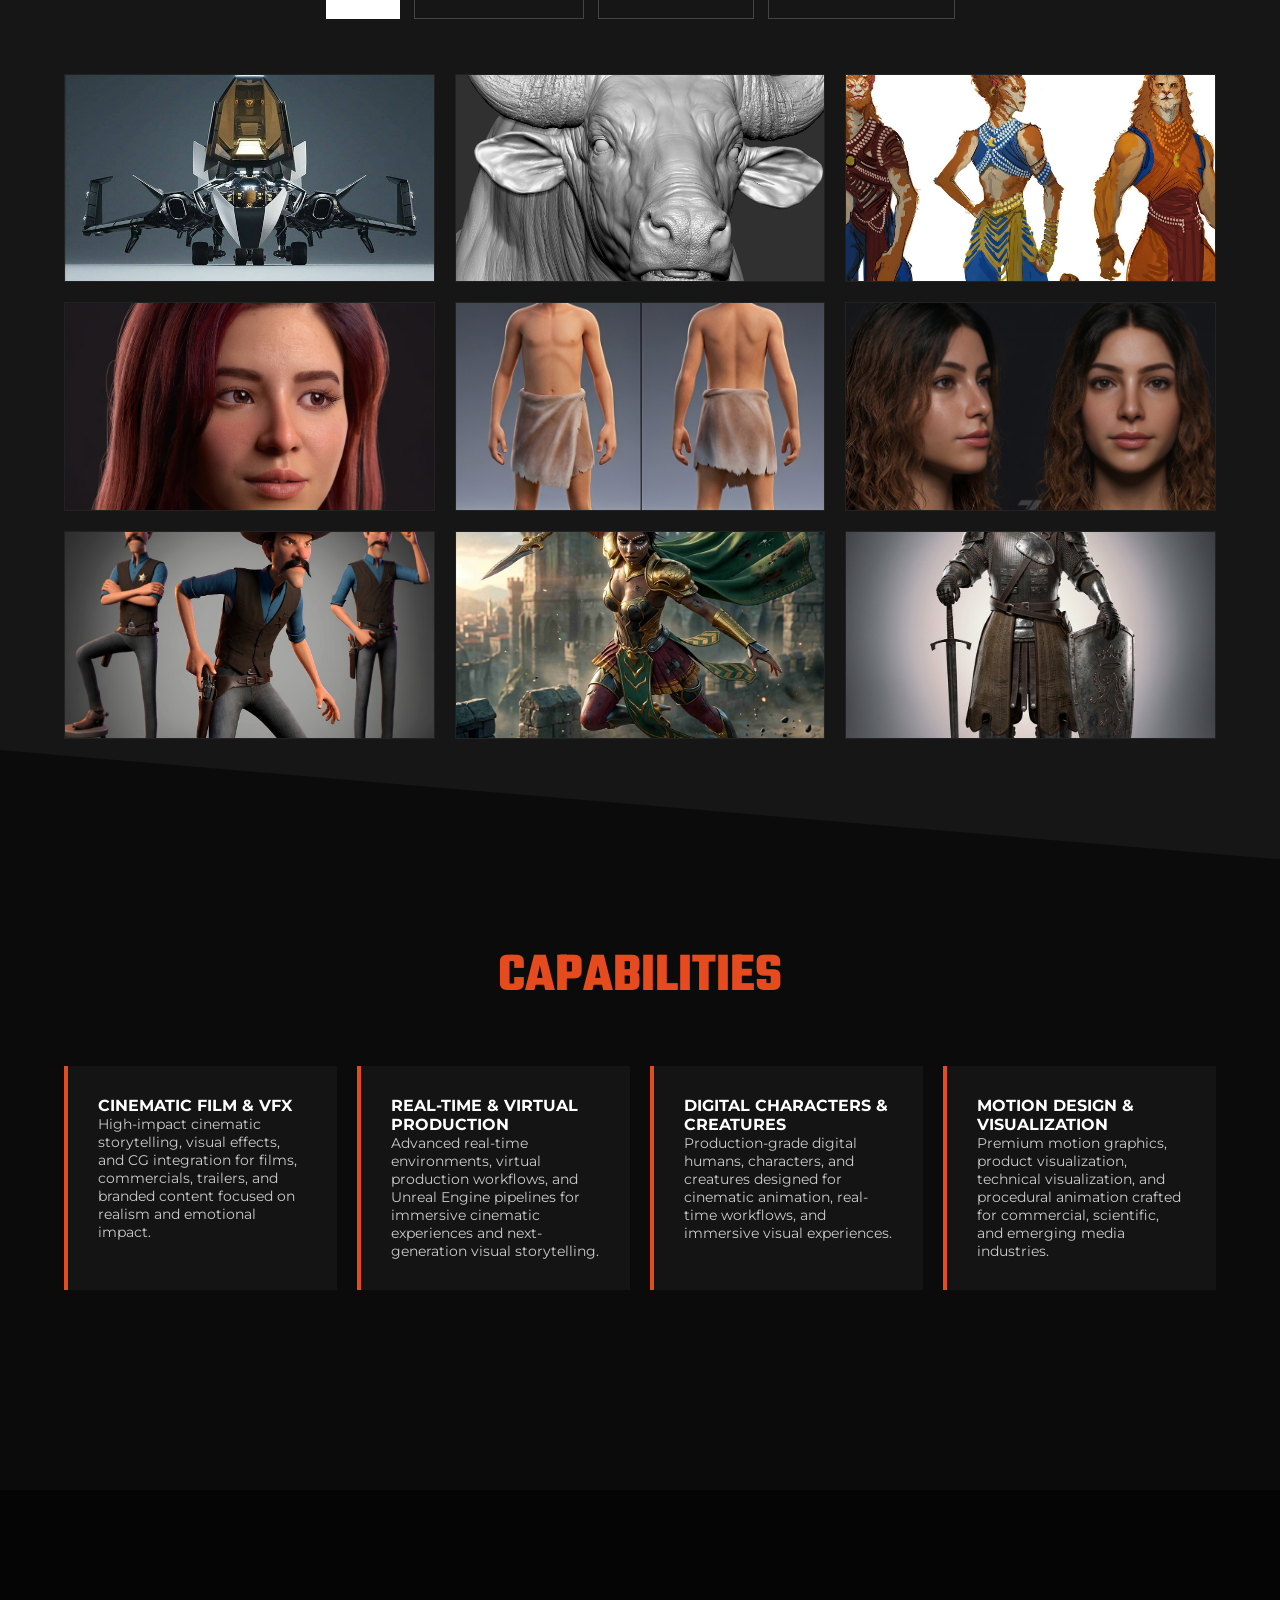
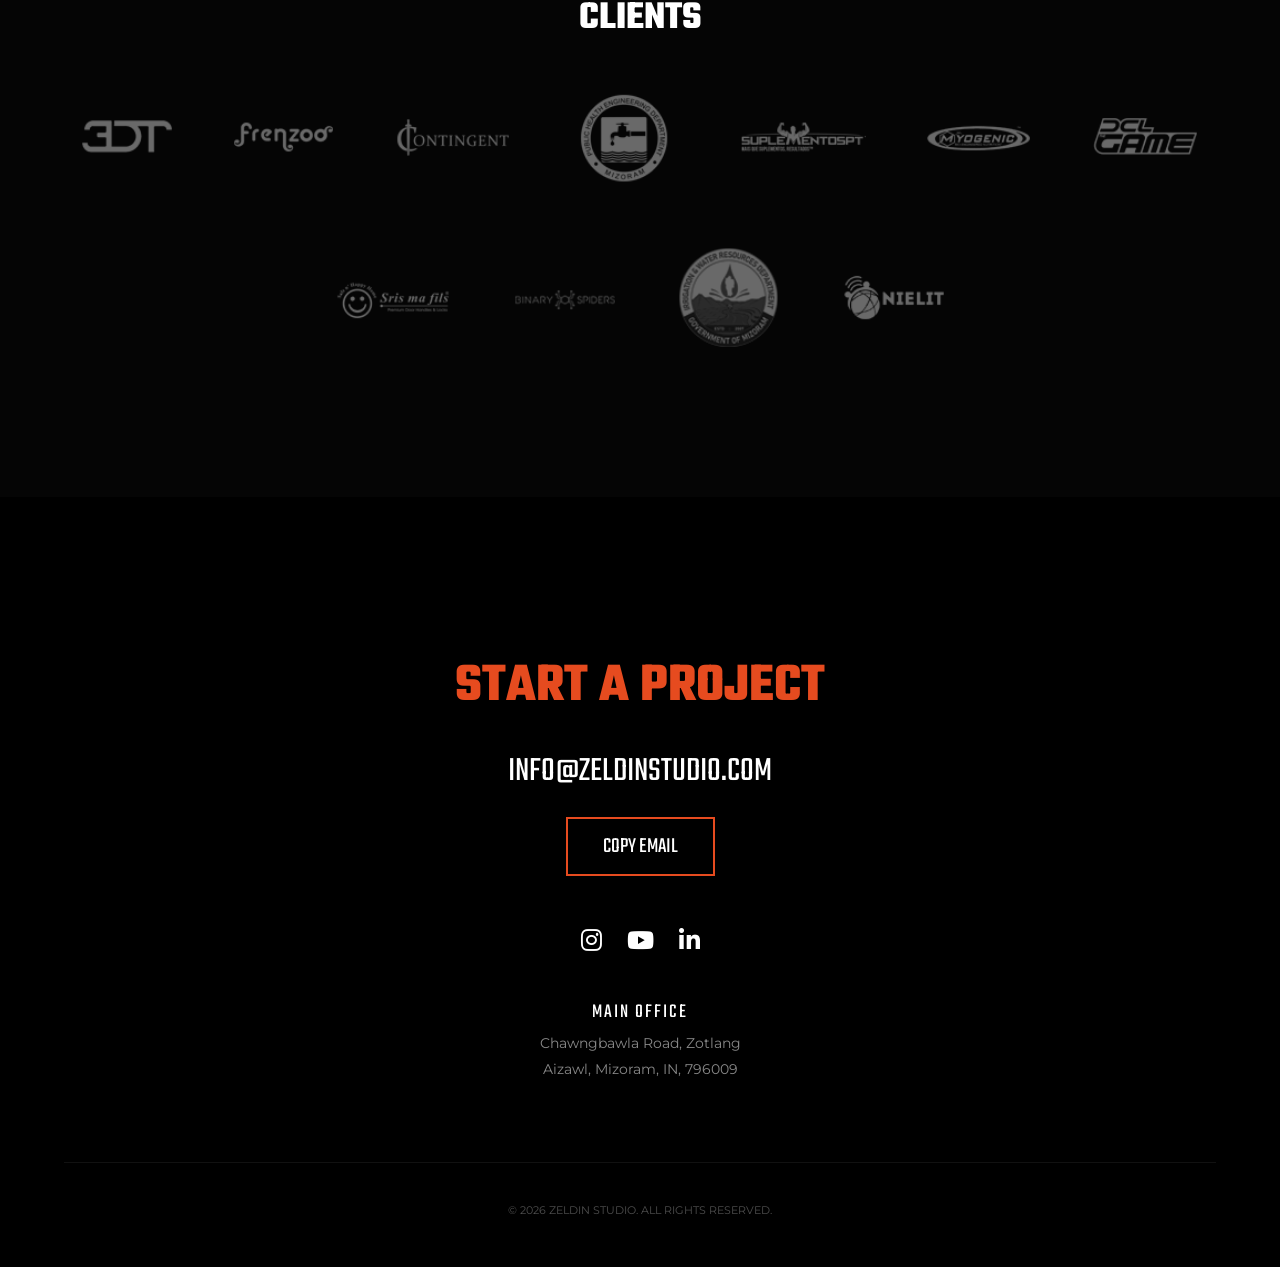
==== commit cc19abb0: "codeUpdate" ====
--- a/index.html
+++ b/index.html
@@ -5,7 +5,7 @@
     <meta charset="UTF-8">
     <meta name="viewport" content="width=device-width, initial-scale=1.0">
     
-    <title>Zeldin Studio | Cinematic VFX for Film & Games</title>
+    <title>Zeldin Studio | Cinematic VFX & Visualization Studio</title>
     <link rel="icon" type="image/png" href="img/data/favicon.png">
     <link href="https://fonts.googleapis.com/css2?family=Teko:wght@400;600&family=Montserrat:wght@400;700&display=swap" rel="stylesheet">
     <link rel="stylesheet" href="https://cdnjs.cloudflare.com/ajax/libs/font-awesome/6.4.0/css/all.min.css">
@@ -24,7 +24,6 @@
                     <li><a href="#home" onclick="toggleMenu()">Home</a></li>
                     <li><a href="#about" onclick="toggleMenu()">About</a></li>
                     <li><a href="#work" onclick="toggleMenu()">Work</a></li>
-                    <li><a href="#pipeline" onclick="toggleMenu()">Pipeline</a></li>
                     <li><a href="#capabilities" onclick="toggleMenu()">Capabilities</a></li>
                     <li><a href="#contact" onclick="toggleMenu()">Contact</a></li>
                 </ul>
@@ -50,9 +49,9 @@
     <section id="about" class="slant-up-right">
         <div class="about-content">
             <h2>BOUTIQUE CINEMATIC PRODUCTION STUDIO</h2>
-            <p><b>Zeldin Studio is a boutique cinematic production and VFX studio specializing in high-impact visual storytelling for film, commercial, music video and game cinematics. </b>
+            <p><p><b>Zeldin Studio is a boutique cinematic production and visualization studio specializing in high-end VFX, real-time production, and immersive visual storytelling for film, commercial, product, and emerging media industries.</b>
 
-We specialize in premium CGI, real-time production, and cinematic direction to craft visually striking brand films, product visuals, trailers, and immersive experiences for global clients.</p>
+                   <p> We craft cinematic experiences, advanced CG visuals, digital worlds, and technical visualization through a combination of storytelling, procedural workflows, and real-time technologies.</p>
         </div>
     </section>
 
@@ -61,138 +60,85 @@
 
     <div class="filter-container">
         <button class="filter-btn active" onclick="filterSelection('all')">ALL</button>
-        <button class="filter-btn" onclick="filterSelection('cinematic')">FILM & COMMERCIAL</button>
-        <button class="filter-btn" onclick="filterSelection('environments')">CINEMATICS & TRAILERS</button>
-        <button class="filter-btn" onclick="filterSelection('assets')">REAL-TIME ENVIRONMENTS</button>
-        <button class="filter-btn" onclick="filterSelection('anim')">CHARACTERS & CREATURES</button>
+        <button class="filter-btn" onclick="filterSelection('cinematic')">CINEMATICS & VFX</button>
+        <button class="filter-btn" onclick="filterSelection('assets')">REAL-TIME & VP</button>
+        <button class="filter-btn" onclick="filterSelection('chars')">DIGITAL CHARACTERS</button>
     </div>
 
     <div class="portfolio-grid">
         <div class="portfolio-item games" data-category="cinematic" data-video-id="1055938592" onclick="openVideo(this)">
-            <img src="img/work/portfolio_1.jpg" alt="Game Cinematic">
+            <img src="img/work/portfolio_1.jpg" alt="Commercial Cinematic">
             <div class="item-overlay"><i class="fas fa-play"></i><span>PLAY VIDEO</span></div>
         </div>
 
-        <div class="portfolio-item film" data-category="environments" data-image-src="img/work/portfolio_4.jpg" onclick="openImage(this)">
-            <img src="img/work/portfolio_4.jpg" alt="Film Asset">
+        <div class="portfolio-item film" data-category="assets" data-image-src="img/work/portfolio_4.jpg" onclick="openImage(this)">
+            <img src="img/work/portfolio_4.jpg" alt="Env Asset">
             <div class="item-overlay"><i class="fas fa-search-plus"></i><span>VIEW IMAGE</span></div>
         </div>
 
         <div class="portfolio-item ads" data-category="assets" data-image-src="img/work/portfolio_5.jpg" onclick="openImage(this)">
-            <img src="img/work/portfolio_5.jpg" alt="Commercial Asset">
+            <img src="img/work/portfolio_5.jpg" alt="Env Asset">
             <div class="item-overlay"><i class="fas fa-search-plus"></i><span>VIEW IMAGE</span></div>
         </div>
         
-         <div class="portfolio-item ads" data-category="anim" data-image-src="img/work/ch_2.jpg" onclick="openImage(this)">
-            <img src="img/work/ch_2.jpg" alt="Commercial Asset">
+         <div class="portfolio-item ads" data-category="chars" data-image-src="img/work/ch_2.jpg" onclick="openImage(this)">
+            <img src="img/work/ch_2.jpg" alt="Character Asset">
             <div class="item-overlay"><i class="fas fa-search-plus"></i><span>VIEW IMAGE</span></div>
         </div>
         
-         <div class="portfolio-item ads" data-category="anim" data-image-src="img/work/ch_1.jpg" onclick="openImage(this)">
-            <img src="img/work/ch_1.jpg" alt="Commercial Asset">
+         <div class="portfolio-item ads" data-category="chars" data-image-src="img/work/ch_1.jpg" onclick="openImage(this)">
+            <img src="img/work/ch_1.jpg" alt="Character Asset">
             <div class="item-overlay"><i class="fas fa-search-plus"></i><span>VIEW IMAGE</span></div>
         </div>
 
-        <div class="portfolio-item ads" data-category="anim" data-image-src="img/work/ch_3.jpg" onclick="openImage(this)">
-            <img src="img/work/ch_3.jpg" alt="Commercial Asset">
+        <div class="portfolio-item ads" data-category="chars" data-image-src="img/work/ch_3.jpg" onclick="openImage(this)">
+            <img src="img/work/ch_3.jpg" alt="Character Asset">
             <div class="item-overlay"><i class="fas fa-search-plus"></i><span>VIEW IMAGE</span></div>
         </div>
 
-        <div class="portfolio-item ads" data-category="anim" data-image-src="img/work/ch_4.jpg" onclick="openImage(this)">
-            <img src="img/work/ch_4.jpg" alt="Commercial Asset">
+        <div class="portfolio-item ads" data-category="chars" data-image-src="img/work/ch_4.jpg" onclick="openImage(this)">
+            <img src="img/work/ch_4.jpg" alt="Character Asset">
+            <div class="item-overlay"><i class="fas fa-search-plus"></i><span>VIEW IMAGE</span></div>
+        </div>
+
+        <div class="portfolio-item ads" data-category="chars" data-image-src="img/work/ch_5.jpg" onclick="openImage(this)">
+            <img src="img/work/ch_5.jpg" alt="Character Asset">
+            <div class="item-overlay"><i class="fas fa-search-plus"></i><span>VIEW IMAGE</span></div>
+        </div>
+
+        <div class="portfolio-item ads" data-category="chars" data-image-src="img/work/ch_6.jpg" onclick="openImage(this)">
+            <img src="img/work/ch_6.jpg" alt="Character Asset">
             <div class="item-overlay"><i class="fas fa-search-plus"></i><span>VIEW IMAGE</span></div>
         </div>
 
         </div>
 </section>
 
-<section id="pipeline" class="pipeline-cinematic">
-    <div class="parallax-bg"></div>
-    <div class="pipeline-overlay"></div>
-    
-    <div class="pipeline-container">
-        <h2 class="pipeline-title">OUR CINEMATIC PIPELINE</h2>
-        
-        <div class="pipeline-wrapper" id="pipelineScroll">
-            
-            <div class="pipeline-step">
-                <div class="step-visual portrait">
-                    <img src="img/pipeline/step1.jpg" alt="Idea & Story">
-                    <div class="wireframe-overlay"></div>
-                    <div class="step-details">
-                        <span class="step-number">01</span>
-                        <h3>IDEA & STORY</h3>
-                    </div>
-                </div>
-            </div>
-
-            <div class="pipeline-step">
-                <div class="step-visual portrait">
-                    <img src="img/pipeline/step2.jpg" alt="Previs">
-                    <div class="wireframe-overlay"></div>
-                    <div class="step-details">
-                        <span class="step-number">02</span>
-                        <h3>PREVIS & BLOCKING</h3>
-                    </div>
-                </div>
-            </div>
-
-            <div class="pipeline-step">
-                <div class="step-visual portrait">
-                    <img src="img/pipeline/step3.jpg" alt="3D Assets">
-                    <div class="wireframe-overlay"></div>
-                    <div class="step-details">
-                        <span class="step-number">03</span>
-                        <h3>3D ASSETS & FX</h3>
-                    </div>
-                </div>
-            </div>
-
-            <div class="pipeline-step">
-                <div class="step-visual portrait">
-                    <img src="img/pipeline/step4.jpg" alt="Animation">
-                    <div class="wireframe-overlay"></div>
-                    <div class="step-details">
-                        <span class="step-number">04</span>
-                        <h3>CINEMATIC ANIMATION</h3>
-                    </div>
-                </div>
-            </div>
-
-            <div class="pipeline-step">
-                <div class="step-visual portrait">
-                    <img src="img/pipeline/step5.jpg" alt="Unreal Lighting">
-                    <div class="wireframe-overlay"></div>
-                    <div class="step-details">
-                        <span class="step-number">05</span>
-                        <h3>UNREAL ENGINE LIGHTING</h3>
-                    </div>
-                </div>
-            </div>
-
-            <div class="pipeline-step">
-                <div class="step-visual portrait">
-                    <img src="img/pipeline/step6.jpg" alt="Final Render">
-                    <div class="wireframe-overlay"></div>
-                    <div class="step-details">
-                        <span class="step-number">06</span>
-                        <h3>FINAL RENDER & DELIVERY</h3>
-                    </div>
-                </div>
-            </div>
-
-        </div>
-    </div>
-</section>
-
     <section id="capabilities" class="slant-down-left">
         <h2>CAPABILITIES</h2>
         <div class="cap-grid">
-            <div class="cap-card"><h4>GAME CINEMATIC DESIGN</h4><p>High-impact cinematic direction for game trailers, teasers, and in-engine storytelling combining emotional pacing, composition and gameplay-driven narrative.</p></div>
-            <div class="cap-card"><h4>REAL-TIME VISUAL WORLD BUILDING</h4><p>Cinematic real-time environments, lighting, and atmosphere crafted in Unreal Engine for immersive worlds and next-gen presentation.</p></div>
-            <div class="cap-card"><h4>DIGITAL CHARACTERS & CREATURES</h4><p>Production-grade characters and creatures designed for cinematic animation, real-time pipelines and stylized or realistic game universes.</p></div>
-            <div class="cap-card"><h4>CINEMATIC ANIMATION & FX</h4><p>High-end animation and procedural FX focused on realism, weight, timing and visual storytelling impact.</p></div>
+            
+        <div class="cap-card">
+                <h4>CINEMATIC FILM & VFX</h4>
+                <p>High-impact cinematic storytelling, visual effects, and CG integration for films, commercials, trailers, and branded content focused on realism and emotional impact.</p>
+            </div>
+            
+            <div class="cap-card">
+                <h4>REAL-TIME & VIRTUAL PRODUCTION</h4>
+                <p>Advanced real-time environments, virtual production workflows, and Unreal Engine pipelines for immersive cinematic experiences and next-generation visual storytelling.</p>
+            </div>
+
+            <div class="cap-card">
+                <h4>DIGITAL CHARACTERS & CREATURES</h4>
+                <p>Production-grade digital humans, characters, and creatures designed for cinematic animation, real-time workflows, and immersive visual experiences.</p>
+            </div>
+
+            <div class="cap-card">
+                <h4>MOTION DESIGN & VISUALIZATION</h4>
+                <p>Premium motion graphics, product visualization, technical visualization, and procedural animation crafted for commercial, scientific, and emerging media industries.</p>
+            </div>
         </div>
+    </div>
     </section>
 
     <section id="clients">
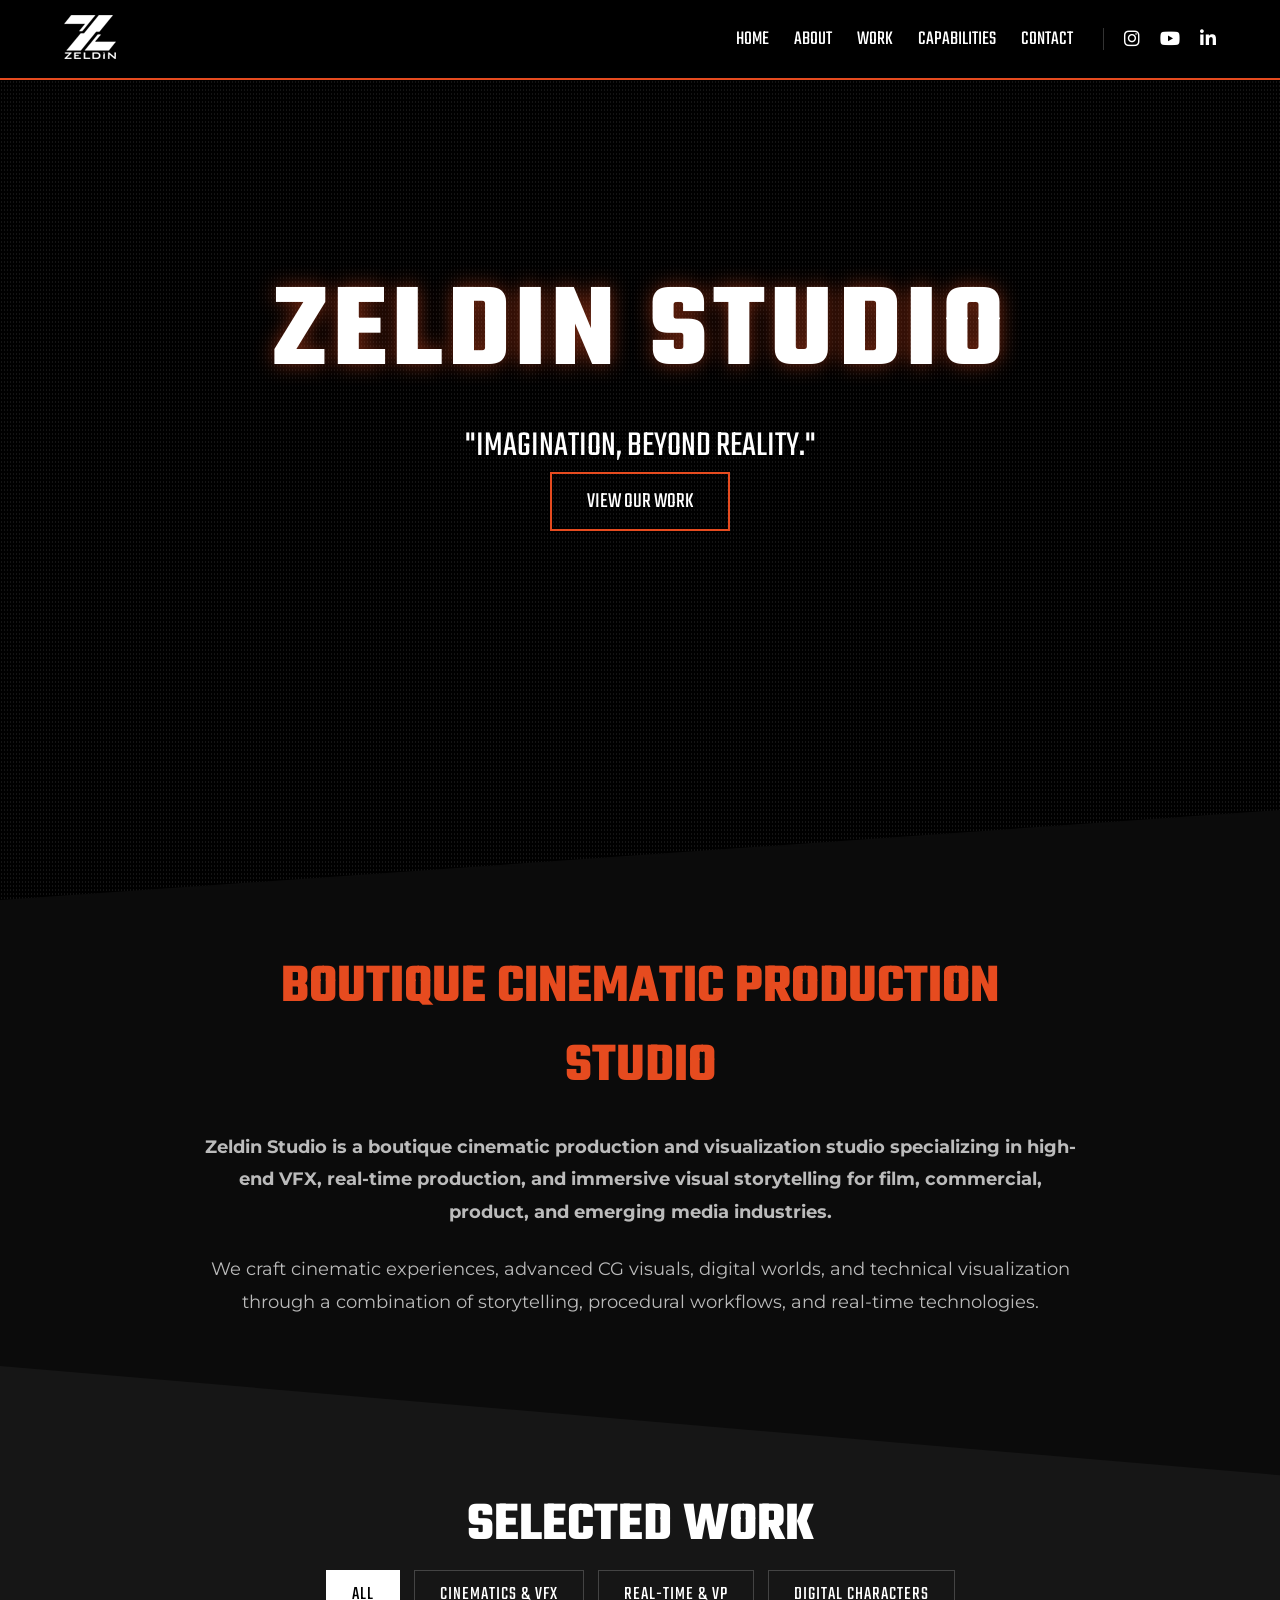
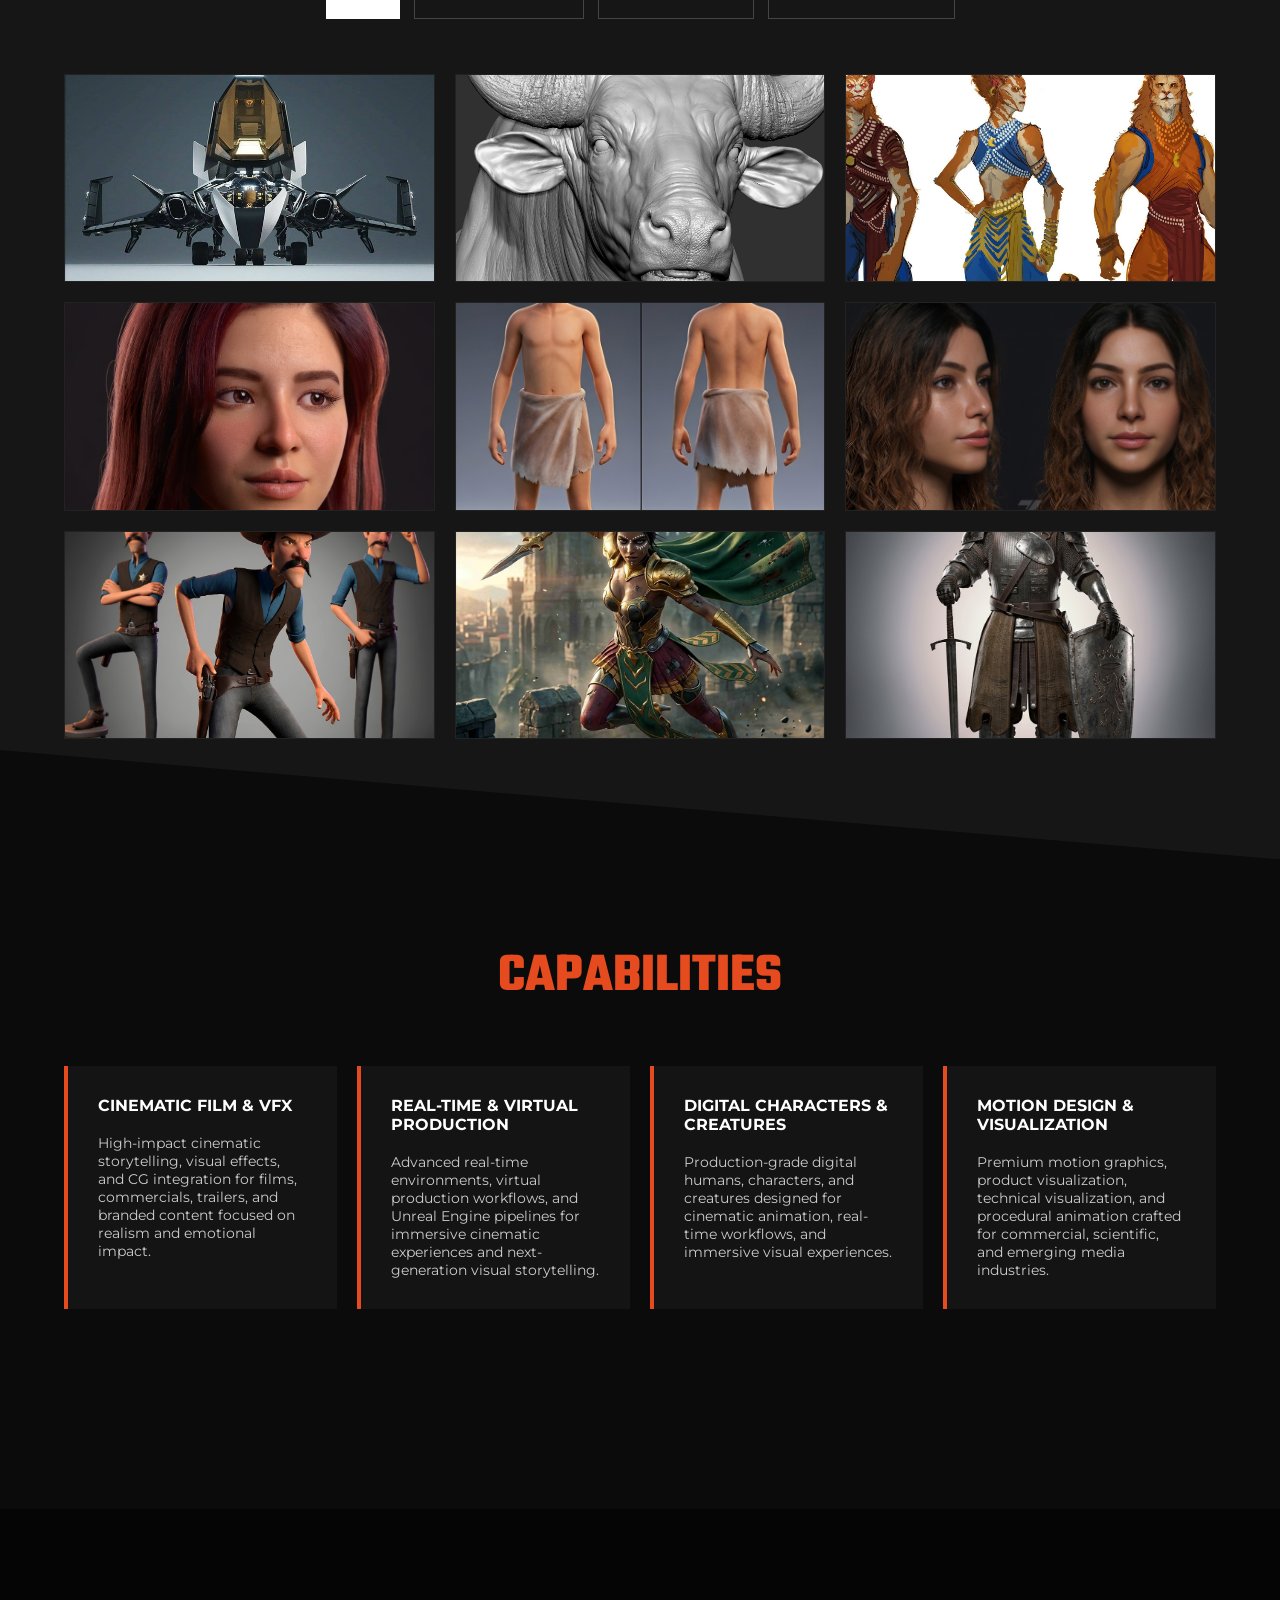
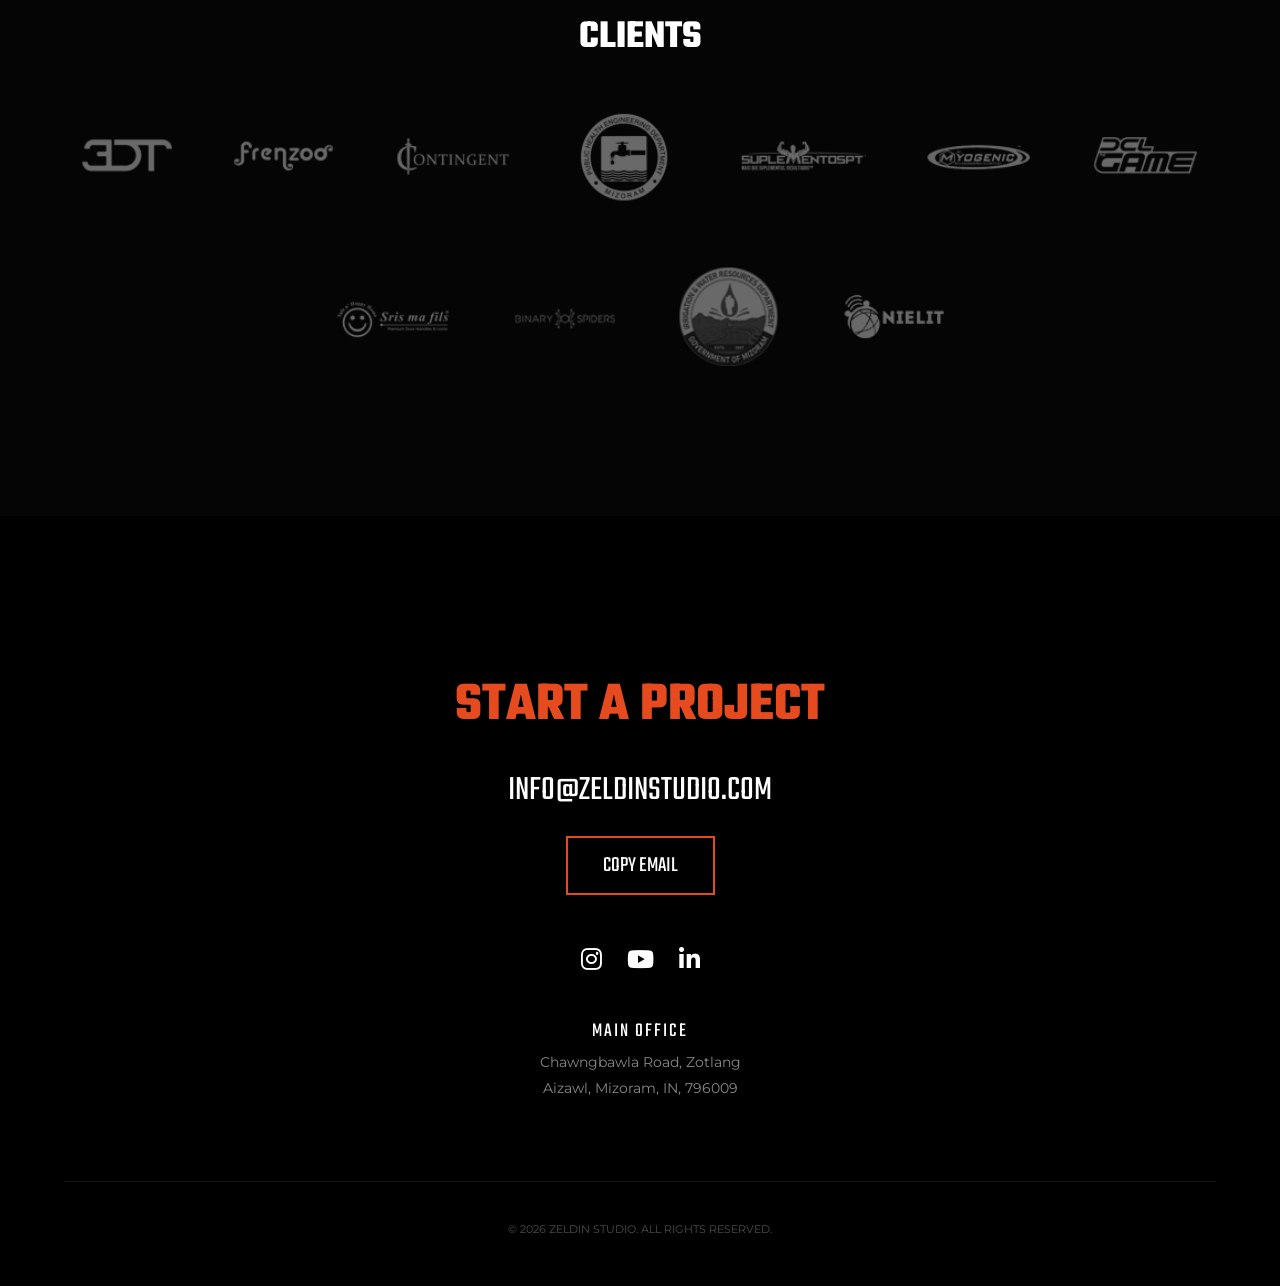
==== commit f238b829: "Update index.html" ====
--- a/index.html
+++ b/index.html
@@ -119,22 +119,22 @@
         <div class="cap-grid">
             
         <div class="cap-card">
-                <h4>CINEMATIC FILM & VFX</h4>
+                <h4>CINEMATIC FILM & VFX</h4><br>
                 <p>High-impact cinematic storytelling, visual effects, and CG integration for films, commercials, trailers, and branded content focused on realism and emotional impact.</p>
             </div>
             
             <div class="cap-card">
-                <h4>REAL-TIME & VIRTUAL PRODUCTION</h4>
+                <h4>REAL-TIME & VIRTUAL PRODUCTION</h4><br>
                 <p>Advanced real-time environments, virtual production workflows, and Unreal Engine pipelines for immersive cinematic experiences and next-generation visual storytelling.</p>
             </div>
 
             <div class="cap-card">
-                <h4>DIGITAL CHARACTERS & CREATURES</h4>
+                <h4>DIGITAL CHARACTERS & CREATURES</h4><br>
                 <p>Production-grade digital humans, characters, and creatures designed for cinematic animation, real-time workflows, and immersive visual experiences.</p>
             </div>
 
             <div class="cap-card">
-                <h4>MOTION DESIGN & VISUALIZATION</h4>
+                <h4>MOTION DESIGN & VISUALIZATION</h4><br>
                 <p>Premium motion graphics, product visualization, technical visualization, and procedural animation crafted for commercial, scientific, and emerging media industries.</p>
             </div>
         </div>
